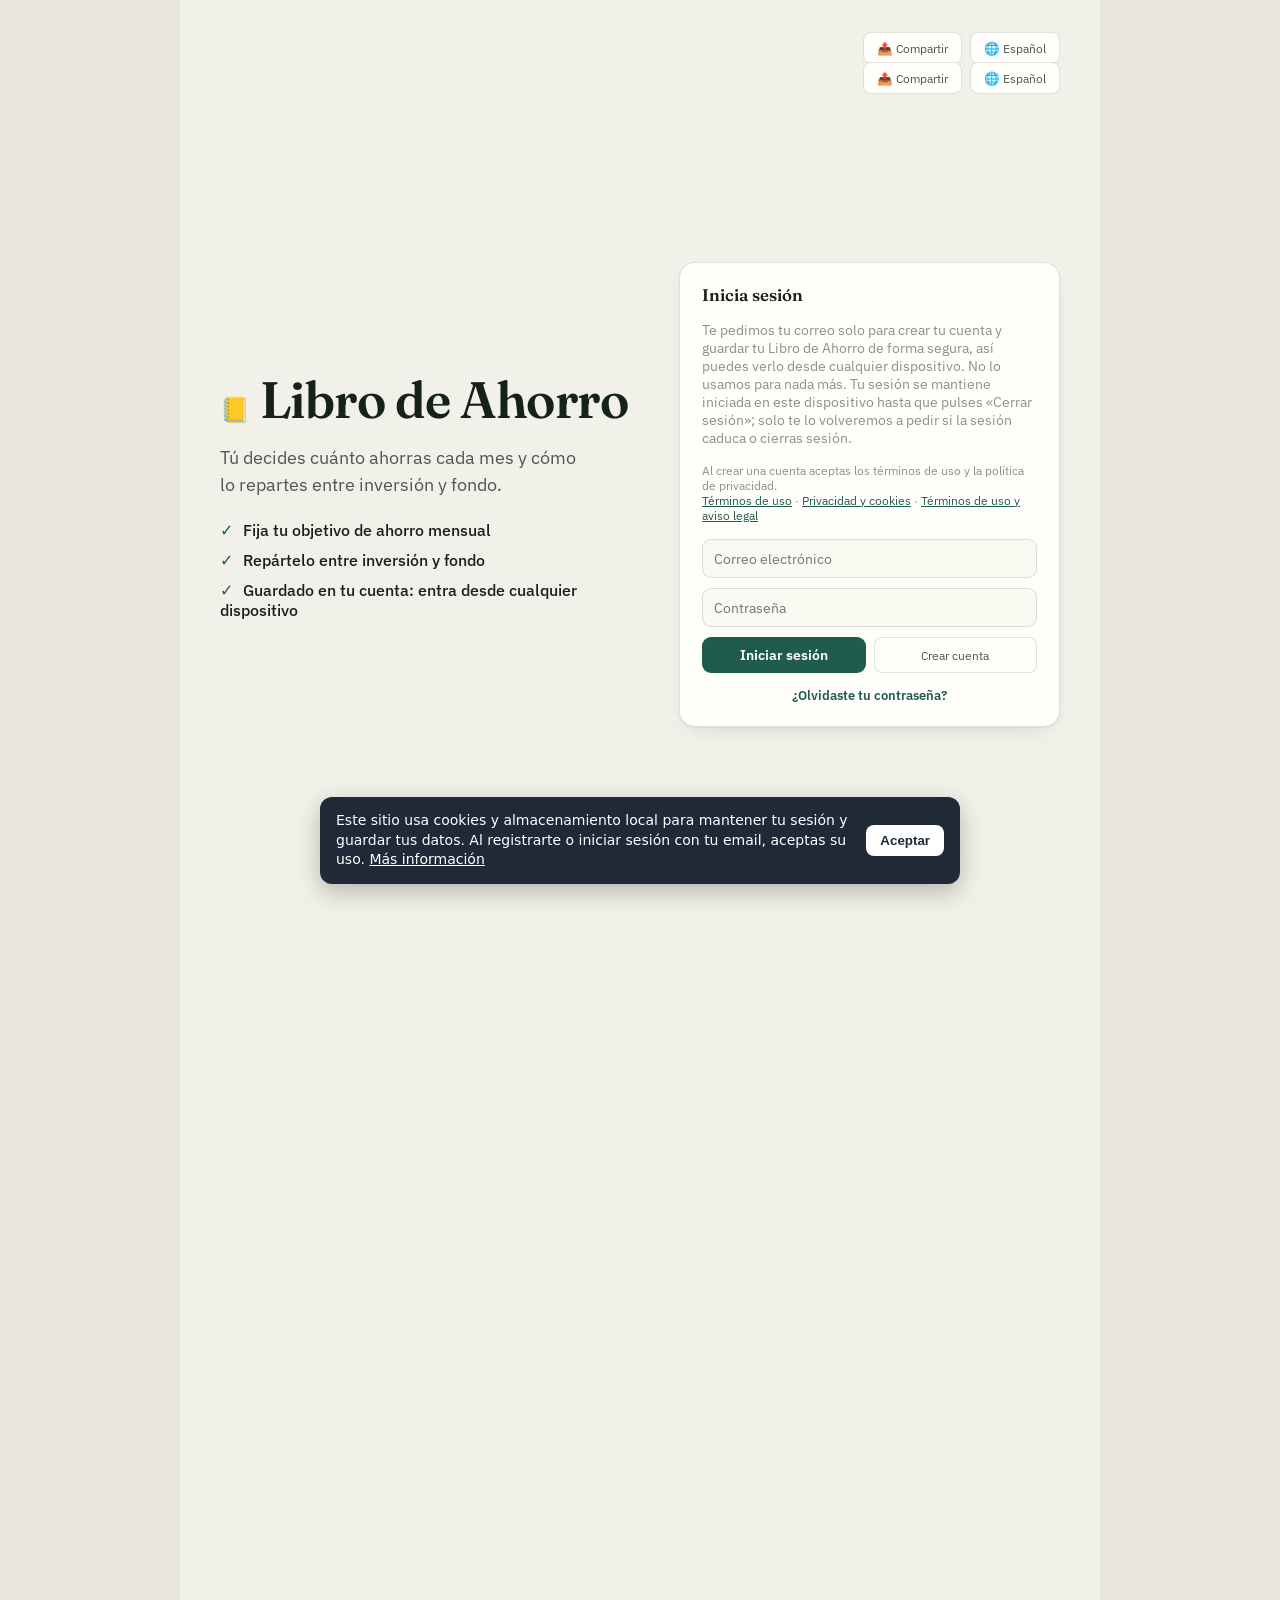
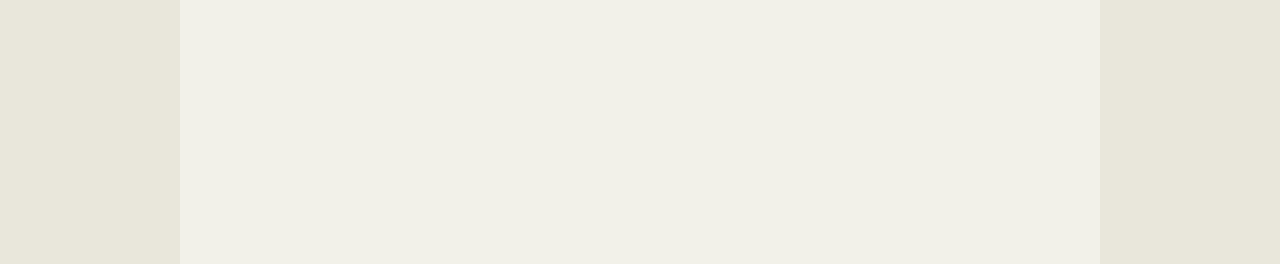
==== index.html @ d1d4d24e "Punto 2: simulador, meses de emergencia y aportación automática (HTML)" ====
<!doctype html>
<html lang="es">
<head>
<meta charset="utf-8">
<meta name="viewport" content="width=device-width, initial-scale=1">
<meta http-equiv="Content-Security-Policy" content="default-src 'self'; script-src 'self'; style-src 'self' 'unsafe-inline'; img-src 'self' data:; font-src 'self' data:; connect-src 'self' https://nhhskvauwdudhojjvodi.supabase.co wss://nhhskvauwdudhojjvodi.supabase.co; manifest-src 'self'; worker-src 'self'; object-src 'none'; base-uri 'self'; form-action 'self'">
<meta name="referrer" content="strict-origin-when-cross-origin">
<style>:root{color-scheme:light}body{margin:0;padding:0}img{max-width:100%}[hidden]{display:none !important}</style>
<title>Libro de Ahorro</title>
<meta name="description" content="Seguimiento de ahorro mensual: reparto entre inversión y fondo de emergencia.">
<meta name="theme-color" content="#1f5c4d">
<link rel="manifest" href="manifest.webmanifest">
<link rel="icon" type="image/svg+xml" href="icon.svg">
<link rel="icon" type="image/png" sizes="192x192" href="icon-192.png">
<link rel="apple-touch-icon" href="apple-touch-icon.png">
<meta name="apple-mobile-web-app-capable" content="yes">
<meta name="mobile-web-app-capable" content="yes">
<meta name="apple-mobile-web-app-title" content="Ahorro">
</head>
<body>
<link href="fonts.css" rel="stylesheet">
<style>
  :root {
    color-scheme: light;
    --bg: #f2f1e9;
    --page-edge: #e9e7db;
    --surface: #fffefa;
    --surface-2: #faf9f2;
    --ink: #16211c;
    --ink-soft: #4b5750;
    --ink-mute: #8b9189;
    --line: rgba(22,33,28,0.13);
    --line-soft: rgba(22,33,28,0.07);
    --accent: #1f5c4d;
    --accent-ink: #ffffff;
    --accent-soft: #dfeae5;
    --emerg: #a5661f;
    --emerg-soft: #f3e4d2;
    --good: #0ca30c;
    --warn: #c9560c;
    --crit: #b3261e;
    --shadow: 0 1px 2px rgba(22,33,28,0.06), 0 8px 24px -12px rgba(22,33,28,0.18);
    --cat-1: #2a78d6;
    --cat-2: #eb6834;
    --cat-3: #1baf7a;
    --cat-4: #eda100;
    --cat-5: #e87ba4;
    --cat-6: #008300;
    --cat-7: #4a3aa7;
    --cat-8: #e34948;
  }
  @media (prefers-color-scheme: dark) {
    :root:not([data-theme="light"]) {
      color-scheme: dark;
      --bg: #121815;
      --page-edge: #0c100e;
      --surface: #1a211d;
      --surface-2: #202722;
      --ink: #f3f2ec;
      --ink-soft: #c3cac2;
      --ink-mute: #8b9189;
      --line: rgba(243,242,236,0.13);
      --line-soft: rgba(243,242,236,0.07);
      --accent: #4fb89b;
      --accent-ink: #08211a;
      --accent-soft: #1e3a32;
      --emerg: #e0a24c;
      --emerg-soft: #3a2d18;
      --good: #4fd44f;
      --warn: #f0985a;
      --crit: #ef6b64;
      --shadow: 0 1px 2px rgba(0,0,0,0.3), 0 8px 24px -12px rgba(0,0,0,0.45);
      --cat-1: #3987e5;
      --cat-2: #d95926;
      --cat-3: #199e70;
      --cat-4: #c98500;
      --cat-5: #d55181;
      --cat-6: #3fbf3f;
      --cat-7: #9085e9;
      --cat-8: #e66767;
    }
  }
  :root[data-theme="dark"] {
    color-scheme: dark;
    --bg: #121815;
    --page-edge: #0c100e;
    --surface: #1a211d;
    --surface-2: #202722;
    --ink: #f3f2ec;
    --ink-soft: #c3cac2;
    --ink-mute: #8b9189;
    --line: rgba(243,242,236,0.13);
    --line-soft: rgba(243,242,236,0.07);
    --accent: #4fb89b;
    --accent-ink: #08211a;
    --accent-soft: #1e3a32;
    --emerg: #e0a24c;
    --emerg-soft: #3a2d18;
    --good: #4fd44f;
    --warn: #f0985a;
    --crit: #ef6b64;
    --shadow: 0 1px 2px rgba(0,0,0,0.3), 0 8px 24px -12px rgba(0,0,0,0.45);
    --cat-1: #3987e5;
    --cat-2: #d95926;
    --cat-3: #199e70;
    --cat-4: #c98500;
    --cat-5: #d55181;
    --cat-6: #3fbf3f;
    --cat-7: #9085e9;
    --cat-8: #e66767;
  }

  * { box-sizing: border-box; }
/* Ventas, retiros y total acumulado */
.out-toggle { align-self: flex-start; font-size: 0.78rem; }
.out-row button[type="submit"] { background: var(--crit) !important; color: #fff !important; }
.entry-row.venta .name { color: var(--crit); }
.cum-summary { display: flex; flex-wrap: wrap; gap: 18px; font-size: 0.85rem; color: var(--ink-soft); }
.cum-summary .dot { display: inline-block; width: 9px; height: 9px; border-radius: 50%; margin-right: 6px; }
.cum-summary b { color: var(--ink); margin-left: 4px; }
.cum-note { font-size: 0.75rem; color: var(--ink-mute); margin: 0; }
.cat-chips { display: flex; flex-wrap: wrap; gap: 6px; align-items: center; font-size: 0.75rem; color: var(--ink-mute); }
.cat-chip { display: inline-flex; align-items: center; gap: 2px; background: var(--emerg-soft); color: var(--ink); border-radius: 999px; padding: 3px 4px 3px 10px; }
.cat-chip button { background: none; border: 0; color: var(--ink-mute); cursor: pointer; font-size: 0.72rem; padding: 0 5px; line-height: 1; }
.cat-chip button:hover { color: var(--crit); }
.modal-back { position: fixed; inset: 0; background: rgba(0,0,0,0.4); display: flex; align-items: center; justify-content: center; z-index: 10000; padding: 16px; }
.modal-box { background: var(--surface); color: var(--ink); border-radius: 14px; padding: 20px; max-width: 360px; width: 100%; box-shadow: var(--shadow); }
.modal-title { font-weight: 600; margin: 0 0 6px; font-size: 1rem; }
.modal-sub { margin: 0 0 16px; font-size: 0.82rem; color: var(--ink-mute); }
.modal-actions { display: flex; justify-content: flex-end; gap: 8px; }
.modal-danger { background: var(--crit); color: #fff; border: 0; border-radius: 9px; padding: 8px 14px; font-family: inherit; font-weight: 600; cursor: pointer; }
.fscope-toggle { display: flex; gap: 6px; font-size: 0.75rem; }
.fscope-toggle button { font-family: inherit; font-size: 0.75rem; padding: 4px 10px; border-radius: 999px; border: 1px solid var(--line); background: transparent; color: var(--ink-soft); cursor: pointer; }
.fscope-toggle button.active { background: var(--accent-soft); color: var(--accent); border-color: transparent; font-weight: 600; }
/* Portada de inicio de sesión */
.auth-cover { min-height: calc(100vh - 120px); display: grid; grid-template-columns: 1.1fr 1fr; gap: 40px; align-items: center; }
.auth-hero .brand h1 { font-size: clamp(2.2rem, 5vw, 3.2rem); }
.auth-hero .mark { font-size: 2.4rem; }
.auth-lead { font-size: 1.1rem; color: var(--ink-soft); margin: 14px 0 22px; max-width: 34ch; line-height: 1.5; }
.auth-points { list-style: none; padding: 0; margin: 0; display: grid; gap: 10px; font-weight: 500; }
.auth-points li::before { content: "✓"; color: var(--accent); font-weight: 700; margin-right: 10px; }
.auth-card { max-width: 400px; width: 100%; justify-self: end; }
.link-btn { background: none; border: 0; padding: 4px 0 0; color: var(--accent); font-family: inherit; font-size: 0.82rem; font-weight: 600; cursor: pointer; align-self: center; }
.link-btn:hover { text-decoration: underline; }
.danger-link { color: var(--crit); font-size: 0.75rem; font-weight: 500; padding: 0; }
body.auth-out header.top { display: none; }
@media (max-width: 720px) { .auth-cover { grid-template-columns: 1fr; min-height: auto; gap: 24px; } .auth-card { justify-self: stretch; max-width: none; } }
  html, body { margin: 0; padding: 0; }
  body {
    background: var(--page-edge);
    color: var(--ink);
    font-family: "IBM Plex Sans", system-ui, -apple-system, sans-serif;
    -webkit-font-smoothing: antialiased;
  }
  .sheet {
    max-width: 920px;
    margin: 0 auto;
    background: var(--bg);
    min-height: 100vh;
    padding: 28px 20px 64px;
  }
  @media (min-width: 640px) {
    .sheet { padding: 44px 40px 80px; }
  }

  h1, h2, h3 { font-family: "Fraunces", Georgia, serif; margin: 0; font-weight: 600; text-wrap: balance; }
  .num { font-family: "IBM Plex Mono", "Courier New", monospace; font-variant-numeric: tabular-nums; }

  /* ---- header ---- */
  header.top {
    display: flex;
    align-items: baseline;
    justify-content: space-between;
    gap: 16px;
    padding-bottom: 22px;
    border-bottom: 1px solid var(--line);
    margin-bottom: 28px;
    flex-wrap: wrap;
  }
  .brand { display: flex; align-items: baseline; gap: 10px; }
  .brand h1 { font-size: 1.5rem; letter-spacing: -0.01em; }
  .brand .mark { font-size: 1.5rem; }
  .top-sub { color: var(--ink-mute); font-size: 0.85rem; margin: 4px 0 0; }
  .theme-note { font-size: 0.75rem; color: var(--ink-mute); text-align: right; max-width: 240px; line-height: 1.4; }
  .sync-dot { display:inline-block; width:7px; height:7px; border-radius:50%; margin-right:5px; background: var(--ink-mute); }
  .sync-dot.on { background: var(--good); }

  /* ---- month switcher ---- */
  .month-bar {
    display: flex; align-items: center; justify-content: center; gap: 14px;
    margin-bottom: 26px;
  }
  .month-btn {
    width: 34px; height: 34px; border-radius: 50%;
    border: 1px solid var(--line); background: var(--surface);
    color: var(--ink); font-size: 1rem; cursor: pointer;
    display: flex; align-items: center; justify-content: center;
    transition: background .15s;
  }
  .month-btn:hover { background: var(--surface-2); }
  .month-label { font-family: "Fraunces", serif; font-size: 1.15rem; font-weight: 600; min-width: 190px; text-align: center; text-transform: capitalize; }
  .month-today {
    font-size: 0.7rem; color: var(--accent); border: 1px solid var(--accent-soft);
    background: var(--accent-soft); padding: 3px 9px; border-radius: 20px; cursor: pointer;
  }

  /* ---- hero split ---- */
  .hero {
    background: var(--surface);
    border: 1px solid var(--line);
    border-radius: 18px;
    padding: 26px 24px;
    box-shadow: var(--shadow);
    margin-bottom: 22px;
  }
  .hero-top { display: flex; justify-content: space-between; align-items: flex-start; gap: 16px; flex-wrap: wrap; margin-bottom: 18px; }
  .hero-title { font-size: 0.75rem; text-transform: uppercase; letter-spacing: 0.08em; color: var(--ink-mute); margin-bottom: 6px; }
  .total-edit { display: flex; align-items: baseline; gap: 8px; }
  .total-edit input {
    font-family: "Fraunces", serif; font-size: 2rem; font-weight: 600;
    width: 130px; border: none; background: transparent; color: var(--ink);
    border-bottom: 2px dashed var(--line); padding: 0 2px 2px;
  }
  .total-edit input:focus { outline: none; border-bottom-color: var(--accent); }
  .total-edit .eur { font-family: "Fraunces", serif; font-size: 2rem; font-weight: 600; }
  .total-sub { color: var(--ink-mute); font-size: 0.82rem; }

  .split-visual { display: flex; height: 30px; border-radius: 8px; overflow: hidden; gap: 2px; margin-bottom: 14px; background: var(--surface-2); }
  .split-seg { display: flex; align-items: center; justify-content: center; font-size: 0.72rem; font-weight: 600; color: white; transition: flex-basis .18s ease; white-space: nowrap; overflow: hidden; }
  .split-seg.invest { background: var(--accent); }
  .split-seg.emerg { background: var(--emerg); }

  .split-slider-row { display: flex; align-items: center; gap: 14px; margin-bottom: 6px; }
  .split-slider-row input[type=range] {
    flex: 1; accent-color: var(--accent); height: 4px; cursor: pointer;
  }
  .split-legend { display: flex; justify-content: space-between; font-size: 0.85rem; }
  .split-legend .lg { display: flex; align-items: center; gap: 7px; }
  .dot { width: 9px; height: 9px; border-radius: 50%; flex-shrink: 0; }
  .dot.invest { background: var(--accent); }
  .dot.emerg { background: var(--emerg); }
  .split-legend b { font-family: "IBM Plex Mono", monospace; }

  /* ---- cards ---- */
  .grid2 { display: grid; grid-template-columns: 1fr; gap: 20px; margin-bottom: 22px; }
  @media (min-width: 760px) { .grid2 { grid-template-columns: 1fr 1fr; } }

  .card {
    background: var(--surface); border: 1px solid var(--line); border-radius: 16px;
    padding: 22px; box-shadow: var(--shadow); display: flex; flex-direction: column; gap: 16px;
  }
  .card-head { display: flex; align-items: center; justify-content: space-between; gap: 10px; }
  .card-head h2 { font-size: 1.05rem; display: flex; align-items: center; gap: 8px; }
  .card-head .swatch { width: 11px; height: 11px; border-radius: 3px; }
  .card-target { font-size: 0.78rem; color: var(--ink-mute); }

  .progress-wrap { display: flex; flex-direction: column; gap: 6px; }
  .progress-track { height: 10px; background: var(--surface-2); border-radius: 20px; overflow: hidden; border: 1px solid var(--line-soft); }
  .progress-fill { height: 100%; border-radius: 20px; transition: width .25s ease; }
  .progress-fill.invest { background: var(--accent); }
  .progress-fill.emerg { background: var(--emerg); }
  .progress-fill.over { background: var(--warn); }
  .progress-nums { display: flex; justify-content: space-between; font-size: 0.82rem; color: var(--ink-soft); }
  .progress-nums b { color: var(--ink); }

  .fund-total { display: flex; align-items: baseline; gap: 8px; padding: 10px 0 2px; border-top: 1px dashed var(--line); margin-top: 2px; }
  .fund-total .n { font-family: "Fraunces", serif; font-size: 1.6rem; font-weight: 600; }
  .fund-total .l { font-size: 0.78rem; color: var(--ink-mute); }

  form.add-row { display: flex; flex-wrap: wrap; gap: 8px; }
  form.add-row select, form.add-row input[type=number], form.add-row input[type=text], form.add-row input[type=month] {
    font-family: inherit; font-size: 0.85rem; padding: 8px 10px;
    border: 1px solid var(--line); border-radius: 9px; background: var(--surface-2); color: var(--ink);
  }
  form.add-row select { flex: 1 1 110px; min-width: 100px; }
  form.add-row input[type=number] { width: 90px; }
  form.add-row input[type=text] { flex: 1 1 100px; }
  form.add-row button {
    font-family: inherit; font-size: 0.85rem; font-weight: 600; padding: 8px 14px;
    border: none; border-radius: 9px; background: var(--accent); color: var(--accent-ink); cursor: pointer;
  }
  form.add-row.emerg button { background: var(--emerg); }
  form.add-row button:hover { filter: brightness(1.06); }
  .new-cat-row { display: none; gap: 8px; }
  .new-cat-row.show { display: flex; }

  .entries-list { display: flex; flex-direction: column; gap: 0; border-top: 1px solid var(--line-soft); }
  .entry-row { display: flex; align-items: center; gap: 10px; padding: 9px 0; border-bottom: 1px solid var(--line-soft); font-size: 0.85rem; }
  .entry-row .dot { flex-shrink: 0; }
  .entry-cat { flex: 1; min-width: 0; }
  .entry-cat .name { font-weight: 500; }
  .entry-cat .note { color: var(--ink-mute); font-size: 0.78rem; }
  .entry-amt { font-family: "IBM Plex Mono", monospace; font-weight: 600; }
  .entry-del { background: none; border: none; color: var(--ink-mute); cursor: pointer; font-size: 0.95rem; padding: 2px 4px; line-height: 1; }
  .entry-del:hover { color: var(--crit); }
  .empty-note { color: var(--ink-mute); font-size: 0.83rem; font-style: italic; padding: 4px 0; }
  .limit-msg { font-size: 0.8rem; color: var(--crit); background: var(--emerg-soft); border: 1px solid var(--emerg-soft); border-radius: 9px; padding: 8px 11px; line-height: 1.4; }

  /* category breakdown bar */
  .breakdown-toggle { display: flex; gap: 6px; font-size: 0.75rem; }
  .breakdown-toggle button {
    border: 1px solid var(--line); background: var(--surface-2); color: var(--ink-soft);
    border-radius: 20px; padding: 4px 11px; cursor: pointer; font-family: inherit;
  }
  .breakdown-toggle button.active { background: var(--accent-soft); color: var(--accent); border-color: var(--accent-soft); font-weight: 600; }
  .stack-bar { display: flex; height: 22px; border-radius: 6px; overflow: hidden; gap: 2px; }
  .stack-seg { min-width: 3px; cursor: default; }
  .cat-legend { display: flex; flex-direction: column; gap: 7px; }
  .cat-legend-row { display: flex; align-items: center; gap: 8px; font-size: 0.82rem; }
  .cat-legend-row .name { flex: 1; }
  .cat-legend-row .pct { color: var(--ink-mute); width: 38px; text-align: right; }
  .cat-legend-row .amt { font-family: "IBM Plex Mono", monospace; width: 62px; text-align: right; }

  /* history */
  .card.wide { grid-column: 1 / -1; }
  table.history { width: 100%; border-collapse: collapse; font-size: 0.85rem; }
  table.history th, table.history td { text-align: right; padding: 8px 6px; border-bottom: 1px solid var(--line-soft); }
  table.history th:first-child, table.history td:first-child { text-align: left; }
  table.history th { color: var(--ink-mute); font-weight: 600; font-size: 0.72rem; text-transform: uppercase; letter-spacing: 0.04em; }
  table.history td.num, table.history th.num { font-family: "IBM Plex Mono", monospace; }
  table.history tr:last-child td { border-bottom: none; }
  .tag { display: inline-block; font-size: 0.68rem; padding: 1px 7px; border-radius: 20px; font-weight: 600; }
  .tag.ok { background: var(--accent-soft); color: var(--accent); }
  .tag.under { background: var(--emerg-soft); color: var(--emerg); }
  .table-wrap { overflow-x: auto; }

  .chart-wrap { position: relative; }
  svg.trend text { fill: var(--ink-mute); font-family: "IBM Plex Mono", monospace; font-size: 9px; }
  svg.trend .gridline { stroke: var(--line-soft); stroke-width: 1; }
  svg.trend .target-line { stroke: var(--ink-mute); stroke-width: 1.5; stroke-dasharray: 3 3; }
  .tip {
    position: fixed; pointer-events: none; background: var(--ink); color: var(--bg);
    font-size: 0.75rem; padding: 6px 10px; border-radius: 8px; z-index: 50;
    opacity: 0; transform: translate(-50%, -110%); transition: opacity .1s;
    font-family: "IBM Plex Sans", sans-serif; white-space: nowrap; box-shadow: var(--shadow);
  }
  .tip.show { opacity: 1; }
  .tip .row { display: flex; gap: 6px; align-items: center; }
  .tip b { font-family: "IBM Plex Mono", monospace; }

  /* footer / backup */
  footer.foot {
    margin-top: 30px; padding-top: 18px; border-top: 1px solid var(--line);
    display: flex; justify-content: space-between; align-items: center; flex-wrap: wrap; gap: 10px;
  }
  .foot-note { font-size: 0.75rem; color: var(--ink-mute); max-width: 480px; line-height: 1.5; }
  .foot-actions { display: flex; gap: 8px; }
  .ghost-btn {
    font-family: inherit; font-size: 0.78rem; padding: 7px 13px; border-radius: 8px;
    border: 1px solid var(--line); background: var(--surface); color: var(--ink-soft); cursor: pointer;
  }
  .ghost-btn:hover { color: var(--ink); background: var(--surface-2); }

  /* ---- tu dinero ---- */
  .money-total { font-family: "Fraunces", serif; font-size: clamp(2.2rem, 7vw, 3rem); font-weight: 600; margin: 2px 0 14px; }
  .money-split { display: grid; grid-template-columns: repeat(auto-fit, minmax(170px, 1fr)); gap: 10px; margin-bottom: 8px; }
  .money-box { background: var(--surface-2); border: 1px solid var(--line-soft); border-radius: 12px; padding: 10px 12px; display: flex; flex-wrap: wrap; align-items: center; gap: 4px 7px; font-size: 0.8rem; color: var(--ink-soft); }
  .money-box .lbl { flex: 1; }
  .money-box b { width: 100%; font-size: 1.15rem; color: var(--ink); }
  .gain { font-size: 0.75rem; font-weight: 600; }
  .gain.up { color: var(--good); } .gain.down { color: var(--crit); }
  .plan-apply { display: flex; flex-wrap: wrap; gap: 8px; margin-top: 12px; padding-top: 12px; border-top: 1px solid var(--line-soft); }
  .plan-apply select { flex: 1 1 100%; font-family: inherit; font-size: 0.85rem; padding: 8px 10px; border: 1px solid var(--line); border-radius: 9px; background: var(--surface-2); color: var(--ink); }
  .plan-btn { flex: 1 1 100%; font-family: inherit; font-size: 0.9rem; font-weight: 600; padding: 11px 14px; border: none; border-radius: 10px; background: var(--accent); color: var(--accent-ink); cursor: pointer; }
  .plan-btn:disabled { opacity: 0.55; cursor: default; }
  .plan-ok { font-size: 0.82rem; color: var(--good); font-weight: 600; }
  .cob-row { display: flex; flex-wrap: wrap; align-items: center; gap: 8px 10px; font-size: 0.85rem; }
  .cob-row label { color: var(--ink-soft); }
  .cob-row .val-input input { width: 80px; }
  .cob-big { font-size: 1.5rem; font-weight: 700; color: var(--ink); }
  .sim-inputs { display: grid; grid-template-columns: repeat(auto-fit, minmax(160px, 1fr)); gap: 10px; }
  .sim-field { display: flex; flex-direction: column; gap: 4px; font-size: 0.8rem; color: var(--ink-soft); }
  .sim-field .val-input { display: flex; }
  .sim-field .val-input input { width: 100%; min-width: 0; flex: 1; }
  .sim-result { display: grid; grid-template-columns: repeat(auto-fit, minmax(150px, 1fr)); gap: 10px; margin: 14px 0 6px; }
  .sim-result > div { background: var(--surface-2); border: 1px solid var(--line-soft); border-radius: 12px; padding: 10px 12px; display: flex; flex-direction: column; gap: 2px; }
  .sim-result .lbl { font-size: 0.78rem; color: var(--ink-mute); }
  .sim-result b { font-size: 1.2rem; color: var(--ink); }
  .sim-result b.gain.up { color: var(--good); }
  .renta-total:empty { display: none; }
  .renta-total { border-bottom: 0; border-top: 1px solid var(--line); margin-top: 4px; padding-top: 10px; }
  .renta-total .gain { font-size: 0.9rem; }
  .metas { margin-top: 14px; padding-top: 12px; border-top: 1px solid var(--line-soft); display: flex; flex-direction: column; gap: 8px; }
  .metas-title { margin: 0; font-size: 0.85rem; font-weight: 600; color: var(--ink); }
  .meta-row { display: flex; flex-direction: column; gap: 5px; padding: 6px 0; }
  .meta-top { display: flex; align-items: center; gap: 8px; font-size: 0.85rem; }
  .meta-top .name { flex: 1; font-weight: 500; }
  .meta-info { font-size: 0.78rem; color: var(--ink-mute); }
  .progress-fill.done { background: var(--good); }
  .meta-form input[type="month"] { flex: 1 1 140px; min-width: 0; }
  form.add-row.meta-form button { background: var(--emerg); }
  .money-sec { border-top: 1px dashed var(--line); padding-top: 14px; margin-top: 14px; display: flex; flex-direction: column; gap: 10px; }
  .money-sec h3 { font-size: 0.98rem; }
  .money-sec h3 .sub { font-family: "IBM Plex Sans", sans-serif; font-size: 0.75rem; color: var(--ink-mute); font-weight: 400; }
  .money-hint { font-size: 0.75rem; color: var(--ink-mute); margin: 0; }
  .val-row { display: flex; align-items: center; gap: 10px; flex-wrap: wrap; font-size: 0.85rem; padding: 6px 0; border-bottom: 1px solid var(--line-soft); }
  .val-row .name { flex: 1; min-width: 120px; font-weight: 500; }
  .val-row .aport { color: var(--ink-mute); font-size: 0.78rem; }
  .val-input { display: inline-flex; align-items: center; gap: 4px; font-family: "IBM Plex Mono", monospace; }
  .val-input input { width: 110px; font-family: inherit; font-size: 0.9rem; padding: 6px 8px; border: 1px solid var(--line); border-radius: 8px; background: var(--surface-2); color: var(--ink); }
  .origen-row { display: flex; align-items: center; gap: 10px; font-size: 0.84rem; flex-wrap: wrap; }
  .origen-row .name { flex: 1; min-width: 110px; font-weight: 500; }
  .origen-row .nums { font-family: "IBM Plex Mono", monospace; font-size: 0.8rem; color: var(--ink-soft); }
  .origen-row .left { font-family: "IBM Plex Mono", monospace; font-weight: 600; }
  .origen-bar { width: 100%; height: 6px; background: var(--surface-2); border-radius: 6px; overflow: hidden; }
  .origen-bar div { height: 100%; background: var(--accent); }
  .origen-total { display: flex; justify-content: space-between; font-size: 0.85rem; font-weight: 600; padding-top: 6px; border-top: 1px solid var(--line-soft); }
  form.add-row select.origen-sel { flex: 1 1 100%; }

  /* ---- objetivo simple ---- */
  .goal-simple { display: flex; flex-direction: column; gap: 10px; }
  .goal-row { display: flex; justify-content: space-between; align-items: flex-end; gap: 12px; flex-wrap: wrap; }
  .goal-status { font-size: 0.85rem; color: var(--ink-soft); text-align: right; }
  .goal-status b { font-family: "IBM Plex Mono", monospace; color: var(--ink); }
  .goal-simple .progress-fill.done { background: var(--good); }

  /* ---- simple ---- */
  .money-sec.first { border-top: 0; padding-top: 0; margin-top: 0; }
  details.more { border-top: 1px dashed var(--line); padding-top: 10px; }
  details.more summary { cursor: pointer; font-size: 0.82rem; color: var(--ink-soft); font-weight: 600; list-style: none; }
  details.more summary::-webkit-details-marker { display: none; }
  details.more summary::before { content: "▸ "; }
  details.more[open] summary::before { content: "▾ "; }
  .more-body { display: flex; flex-direction: column; gap: 10px; margin-top: 12px; }

  /* ---- plegables ---- */
  .grid2 { align-items: start; }
  .fold-head { cursor: pointer; user-select: none; border-radius: 10px; }
  .fold-head:focus-visible { outline: 2px solid var(--accent); outline-offset: 4px; }
  .fold-arrow { display: inline-flex; align-items: center; justify-content: center; width: 24px; height: 24px; border-radius: 50%; background: var(--surface-2); border: 1px solid var(--line); font-size: 0.8rem; color: var(--ink-soft); transition: transform .18s ease; flex-shrink: 0; }
  .fold:not(.collapsed) .fold-arrow, .charts-toggle[aria-expanded="true"] .fold-arrow { transform: rotate(90deg); }
  .card.fold.collapsed > :not(.card-head) { display: none !important; }
  .card.fold .card-target { font-family: "IBM Plex Mono", monospace; font-size: 0.95rem; font-weight: 600; color: var(--ink); }
  .charts-toggle { flex-direction: row; align-items: center; gap: 14px; cursor: pointer; text-align: left; font-family: inherit; color: var(--ink); width: 100%; }
  .charts-toggle:hover { background: var(--surface-2); }
  .ct-icon { font-size: 1.6rem; }
  .ct-text { flex: 1; display: flex; flex-direction: column; gap: 2px; }
  .ct-text b { font-family: "Fraunces", serif; font-size: 1.05rem; }
  .ct-text span { font-size: 0.8rem; color: var(--ink-mute); }

  @media (prefers-reduced-motion: reduce) {
    * { transition: none !important; }
  }
</style>

<div class="sheet">

  <header class="top">
    <div>
      <div class="brand"><span class="mark">📒</span><h1>Libro de Ahorro</h1></div>
      <p class="top-sub" id="topSub">Tú decides cuánto ahorras cada mes y cómo lo repartes.</p>
    </div>
    <div style="text-align:right">
      <div class="theme-note"><span class="sync-dot" id="syncDot"></span><span id="syncLabel">cargando…</span></div>
      <div id="accountBar" style="margin-top:6px;font-size:0.75rem;color:var(--ink-mute);display:flex;gap:8px;align-items:center;justify-content:flex-end" hidden>
        <span id="accountEmail"></span>
        <button type="button" id="signOutBtn" class="ghost-btn" style="padding:2px 8px;font-size:0.7rem">Cerrar sesión</button>
      </div>
    </div>
  </header>

  <div id="authGate" class="auth-cover" hidden>
    <div class="auth-hero">
      <div class="brand"><span class="mark">📒</span><h1>Libro de Ahorro</h1></div>
      <p class="auth-lead">Tú decides cuánto ahorras cada mes y cómo lo repartes entre inversión y fondo.</p>
      <ul class="auth-points">
        <li>Fija tu objetivo de ahorro mensual</li>
        <li>Repártelo entre inversión y fondo</li>
        <li>Guardado en tu cuenta: entra desde cualquier dispositivo</li>
      </ul>
    </div>
    <div class="card auth-card">
    <div class="card-head">
      <h2 id="authHeading">Inicia sesión</h2>
    </div>
    <p style="color:var(--ink-mute);font-size:0.85rem;margin:0">Te pedimos tu correo solo para crear tu cuenta y guardar tu Libro de Ahorro de forma segura, así puedes verlo desde cualquier dispositivo. No lo usamos para nada más. Tu sesión se mantiene iniciada en este dispositivo hasta que pulses «Cerrar sesión»; solo te lo volveremos a pedir si la sesión caduca o cierras sesión.</p>
    <p style="font-size:0.75rem;margin:0;color:var(--ink-mute)">Al crear una cuenta aceptas los términos de uso y la política de privacidad.<br><a href="terminos.html" style="color:var(--accent)">Términos de uso</a> · <a href="privacidad.html" style="color:var(--accent)">Privacidad y cookies</a> · <a href="terminos.html" style="color:var(--accent)">Términos de uso y aviso legal</a></p>
    <form id="authForm" style="display:flex;flex-direction:column;gap:10px">
      <input type="email" id="authEmail" placeholder="Correo electrónico" autocomplete="email" required style="font-family:inherit;font-size:0.9rem;padding:9px 11px;border:1px solid var(--line);border-radius:9px;background:var(--surface-2);color:var(--ink)">
      <input type="password" id="authPassword" placeholder="Contraseña" autocomplete="current-password" required minlength="6" style="font-family:inherit;font-size:0.9rem;padding:9px 11px;border:1px solid var(--line);border-radius:9px;background:var(--surface-2);color:var(--ink)">
      <div style="display:flex;gap:8px">
        <button type="submit" id="authLoginBtn" style="flex:1;font-family:inherit;font-size:0.85rem;font-weight:600;padding:9px 14px;border:none;border-radius:9px;background:var(--accent);color:var(--accent-ink);cursor:pointer">Iniciar sesión</button>
        <button type="button" id="authSignupBtn" class="ghost-btn" style="flex:1">Crear cuenta</button>
      </div>
      <button type="button" id="forgotBtn" class="link-btn">¿Olvidaste tu contraseña?</button>
    </form>
    <form id="newPassForm" hidden style="display:flex;flex-direction:column;gap:10px">
      <input type="password" id="newPassword" placeholder="Nueva contraseña (mínimo 6 caracteres)" autocomplete="new-password" required minlength="6" style="font-family:inherit;font-size:0.9rem;padding:9px 11px;border:1px solid var(--line);border-radius:9px;background:var(--surface-2);color:var(--ink)">
      <button type="submit" id="newPassSubmit" style="font-family:inherit;font-size:0.85rem;font-weight:600;padding:9px 14px;border:none;border-radius:9px;background:var(--accent);color:var(--accent-ink);cursor:pointer">Guardar nueva contraseña</button>
    </form>
    <div id="authMsg" class="limit-msg" hidden></div>
    </div>
  </div>

  <div id="appRoot" hidden>

  <div class="month-bar">
    <button class="month-btn" id="prevMonth" aria-label="Mes anterior">‹</button>
    <div class="month-label" id="monthLabel"></div>
    <button class="month-btn" id="nextMonth" aria-label="Mes siguiente">›</button>
    <button class="month-today" id="gotoToday">hoy</button>
  </div>

  <!-- 1. CUÁNTO TIENES -->
  <section class="hero money" id="moneyCard">
    <div class="hero-title">Tienes en total</div>
    <div class="money-total"><span id="moneyTotal">0 €</span></div>
    <div class="money-split">
      <div class="money-box"><span class="dot" style="background:var(--ink-soft)"></span><span class="lbl">En la cuenta</span><b class="num" id="moneyCuenta">0 €</b></div>
      <div class="money-box"><span class="dot invest"></span><span class="lbl">Invertido (vale hoy)</span><b class="num" id="moneyInv">0 €</b><span class="gain" id="moneyInvGain"></span></div>
      <div class="money-box"><span class="dot emerg"></span><span class="lbl">Fondo</span><b class="num" id="moneyFondo">0 €</b></div>
    </div>
  </section>

  <!-- 2. OBJETIVO DEL MES -->
  <section class="hero goal-simple" id="goalSimple">
    <div class="goal-row">
      <div>
        <div class="hero-title">Objetivo de ahorro mensual</div>
        <div class="total-edit"><span class="eur">€</span><input type="number" id="goalInput" min="0" step="10" placeholder="0"></div>
      </div>
      <div class="goal-status" id="goalStatus"></div>
    </div>
    <div class="progress-track"><div class="progress-fill invest" id="goalFill" style="width:0%"></div></div>
    <div class="progress-nums"><span id="goalText">Escribe cuánto quieres ahorrar cada mes</span><b class="num" id="goalPct"></b></div>
  </section>

  <section class="hero" id="goalSection" hidden>
    <div class="hero-top">
      <div>
        <div class="hero-title">Objetivo de ahorro mensual</div>
        <div class="total-edit">
          <span class="eur">€</span><input type="number" id="totalInput" min="0" step="10" value="0">
        </div>
        <div class="total-sub">Escribe cuánto quieres ahorrar este mes y ajusta el reparto abajo</div>
      </div>
    </div>

    <div class="split-visual" id="splitVisual"></div>

    <div class="split-slider-row">
      <span style="font-size:0.78rem;color:var(--ink-mute)">0</span>
      <input type="range" id="splitSlider" min="0" max="0" step="5" value="0">
      <span style="font-size:0.78rem;color:var(--ink-mute)" id="sliderMax">0</span>
    </div>

    <div class="split-legend">
      <span class="lg"><span class="dot invest"></span>Inversión <b class="num" id="investAmtLabel">0 €</b></span>
      <span class="lg"><span class="dot emerg"></span>Fondo <b class="num" id="emergAmtLabel">0 €</b></span>
    </div>
  </section>

  <div class="grid2">

    <!-- APORTACIÓN AUTOMÁTICA -->
    <div class="card wide fold collapsed" id="planCard">
      <div class="card-head fold-head" role="button" tabindex="0" aria-expanded="false">
        <h2><span class="fold-arrow" aria-hidden="true">▸</span>Aportación automática</h2>
        <span class="card-target num" id="planTotalLabel"></span>
      </div>
      <p class="money-hint" style="margin-top:0">Define una vez lo que apartas cada mes y regístralo todo con un solo botón.</p>
      <div class="entries-list" id="planItems"></div>
      <form class="add-row" id="planForm">
        <select id="planTipo" title="¿Inversión o fondo?"><option value="invest">Inversión</option><option value="fondo">Fondo</option></select>
        <select id="planCat" title="Categoría"></select>
        <input type="number" id="planAmt" placeholder="€/mes" min="1" step="1" required>
        <button type="submit">Añadir al plan</button>
      </form>
      <div class="plan-apply">
        <select id="planOrigen" class="origen-sel" title="¿De dónde sale el dinero?"></select>
        <button type="button" class="plan-btn" id="planApplyBtn">Registrar el plan de este mes</button>
        <div id="planMsg" class="limit-msg" hidden></div>
      </div>
    </div>

    <!-- 4. INGRESOS -->
    <div class="card wide fold collapsed" id="incomeCard">
      <div class="card-head fold-head" role="button" tabindex="0" aria-expanded="false">
        <h2><span class="fold-arrow" aria-hidden="true">▸</span>Mis ingresos</h2>
        <span class="card-target num" id="incomeLabel"></span>
      </div>
      <div class="money-sec first">
        <h3>Ingresos fijos <span class="sub">(cada mes)</span></h3>
        <div class="entries-list" id="fijasList"></div>
        <form class="add-row" id="fijaForm">
          <input type="text" id="fijaNombre" placeholder="Nómina" list="fijaSugerencias">
          <datalist id="fijaSugerencias"><option value="Nómina"><option value="Alquiler cobrado"><option value="Pensión"></datalist>
          <input type="number" id="fijaAmt" placeholder="€/mes" min="0" step="0.01" required>
          <button type="submit">Añadir</button>
        </form>
      </div>
      <div class="money-sec">
        <h3>Cuenta remunerada <span class="sub">(este mes)</span></h3>
        <div class="entries-list" id="interesesList"></div>
        <form class="add-row" id="interesForm">
          <select id="interesOrigen" title="¿De dónde vienen?"></select>
          <input type="number" id="interesAmt" placeholder="€" min="0" step="0.01" required>
          <input type="text" id="interesNote" placeholder="nota (opcional)">
          <button type="submit">Añadir</button>
        </form>
      </div>
      <div class="money-sec">
        <h3>¿De dónde sale el dinero este mes?</h3>
        <div id="origenResumen"></div>
      </div>
    </div>

    <!-- 5. CUENTA E INVERSIONES -->
    <div class="card wide fold collapsed" id="valuesCard">
      <div class="card-head fold-head" role="button" tabindex="0" aria-expanded="false">
        <h2><span class="fold-arrow" aria-hidden="true">▸</span>Cuenta y valor de inversiones</h2>
      </div>
      <div class="money-sec first">
        <h3>Saldo en la cuenta</h3>
        <div class="val-row">
          <span class="name">Dinero en tu cuenta ahora</span>
          <span class="val-input">€ <input type="number" id="saldoInput" min="0" step="0.01" placeholder="0"></span>
        </div>
        <p class="money-hint">Escribe cuánto tienes ahora en el banco.</p>
      </div>
      <div class="money-sec">
        <h3>Valor actual de tus inversiones</h3>
        <div id="invValues"></div>
        <div class="val-row renta-total" id="rentaTotal"></div>
        <p class="money-hint">Escribe cuánto valen hoy. Se guarda para los próximos meses.</p>
      </div>
    </div>

    <!-- 3. INVERSIÓN -->
    <div class="card fold collapsed" id="investCard">
      <div class="card-head fold-head" role="button" tabindex="0" aria-expanded="false">
        <h2><span class="fold-arrow" aria-hidden="true">▸</span><span class="swatch" style="background:var(--accent)"></span>Inversión</h2>
        <span class="card-target num" id="investTargetLabel">0 €</span>
      </div>

      <div class="progress-wrap" hidden>
        <div class="progress-track"><div class="progress-fill invest" id="investProgressFill"></div></div>
        <div class="progress-nums"><b class="num" id="investProgressText">0 € / 0 €</b><span id="investProgressPct">0%</span></div>
      </div>

      <div class="fund-total">
        <span class="n num" id="investAllTotal">0 €</span>
        <span class="l">invertido en total</span>
      </div>

      <form class="add-row" id="investForm">
        <select id="investOrigen" class="origen-sel" title="¿De dónde sale el dinero?"></select>
        <select id="investCat"></select>
        <input type="number" id="investAmt" placeholder="€" min="0" step="1" required>
        <input type="text" id="investNote" placeholder="nota (opcional)">
        <button type="submit">Añadir</button>
      </form>
      <div class="new-cat-row" id="newCatRow">
        <input type="text" id="newCatInput" placeholder="nombre de la categoría">
        <button type="button" class="ghost-btn" id="newCatConfirm">crear</button>
      </div>
      <div id="investLimitMsg" class="limit-msg" hidden></div>

      <div class="entries-list" id="investEntries"></div>

      <details class="more">
        <summary>Más opciones</summary>
        <div class="more-body">
          <button type="button" class="ghost-btn out-toggle" id="sellToggle">− Registrar una venta</button>
          <form class="add-row out-row" id="sellForm" hidden>
            <select id="sellCat"></select>
            <input type="number" id="sellAmt" placeholder="€ vendidos" min="0" step="0.01" required>
            <input type="text" id="sellNote" placeholder="nota (opcional)">
            <button type="submit">Vender</button>
          </form>
          <div id="sellMsg" class="limit-msg" hidden></div>
          <div class="breakdown-toggle">
            <button type="button" class="active" data-scope="month">este mes</button>
            <button type="button" data-scope="all">histórico</button>
          </div>
          <div class="stack-bar" id="catStackBar"></div>
          <div class="cat-legend" id="catLegend"></div>
        </div>
      </details>
    </div>

    <!-- 3. FONDO -->
    <div class="card fold collapsed" id="emergCard">
      <div class="card-head fold-head" role="button" tabindex="0" aria-expanded="false">
        <h2><span class="fold-arrow" aria-hidden="true">▸</span><span class="swatch" style="background:var(--emerg)"></span>Fondo</h2>
        <span class="card-target num" id="emergTargetLabel">0 €</span>
      </div>

      <div class="progress-wrap" hidden>
        <div class="progress-track"><div class="progress-fill emerg" id="emergProgressFill"></div></div>
        <div class="progress-nums"><b class="num" id="emergProgressText">0 € / 0 €</b><span id="emergProgressPct">0%</span></div>
      </div>

      <div class="fund-total">
        <span class="n num" id="emergFundTotal">0 €</span>
        <span class="l">guardado en el fondo</span>
      </div>

      <form class="add-row emerg" id="emergForm">
        <select id="emergOrigen" class="origen-sel" title="¿De dónde sale el dinero?"></select>
        <select id="emergCat" title="¿En qué lo gastarás?"></select>
        <input type="number" id="emergAmt" placeholder="€" min="0" step="1" required style="width:110px">
        <input type="text" id="emergNote" placeholder="nota (opcional)">
        <button type="submit">Añadir</button>
      </form>
      <div class="new-cat-row" id="emergNewCatRow">
        <input type="text" id="emergNewCatInput" placeholder="¿en qué lo gastarás? (p. ej. Vacaciones)">
        <button type="button" class="ghost-btn" id="emergNewCatConfirm">crear</button>
      </div>
      <div id="emergLimitMsg" class="limit-msg" hidden></div>

      <div class="entries-list" id="emergEntries"></div>

      <div class="metas cobertura">
        <h3 class="metas-title">Meses de emergencia cubiertos</h3>
        <div class="cob-row">
          <label for="gastosInput">Tus gastos al mes</label>
          <span class="val-input">€ <input type="number" id="gastosInput" min="0" step="10" placeholder="0"></span>
          <label for="mesesMetaInput">Meta</label>
          <span class="val-input"><input type="number" id="mesesMetaInput" min="1" max="24" step="1" value="6"> meses</span>
        </div>
        <div id="cobertura"></div>
      </div>

      <div class="metas">
        <h3 class="metas-title">Metas de ahorro</h3>
        <div id="metasList"></div>
        <form class="add-row meta-form" id="metaForm">
          <select id="metaCat" title="¿Para qué ahorras?"></select>
          <input type="number" id="metaAmt" placeholder="€ meta" min="1" step="1" required>
          <input type="month" id="metaFecha" title="¿Para cuándo?">
          <button type="submit">Guardar meta</button>
        </form>
        <p class="money-hint">Elige una categoría del fondo, cuánto quieres juntar y para cuándo. Te decimos cuánto apartar cada mes.</p>
      </div>

      <details class="more">
        <summary>Más opciones</summary>
        <div class="more-body">
          <button type="button" class="ghost-btn out-toggle" id="withdrawToggle">− Sacar dinero del fondo</button>
          <form class="add-row out-row" id="withdrawForm" hidden>
            <select id="withdrawCat"></select>
            <input type="number" id="withdrawAmt" placeholder="€" min="0" step="0.01" required>
            <input type="text" id="withdrawNote" placeholder="nota (opcional)">
            <button type="submit">Sacar</button>
          </form>
          <div id="withdrawMsg" class="limit-msg" hidden></div>
          <div class="cat-chips"><span>Categorías del fondo:</span><span id="fondoCatChips" class="cat-chips"></span></div>
          <div class="cat-chips"><span>Registro del fondo por categoría</span></div>
          <div class="fscope-toggle" id="fondoScopeToggle">
            <button type="button" data-fscope="month">este mes</button>
            <button type="button" class="active" data-fscope="all">histórico</button>
          </div>
          <div class="stack-bar" id="fondoStackBar"></div>
          <div class="cat-legend" id="fondoLegend"></div>
        </div>
      </details>
    </div>

    <!-- SIMULADOR -->
    <div class="card wide fold collapsed" id="simCard">
      <div class="card-head fold-head" role="button" tabindex="0" aria-expanded="false">
        <h2><span class="fold-arrow" aria-hidden="true">▸</span>Simulador de interés compuesto</h2>
        <span class="card-target num" id="simHeadLabel"></span>
      </div>
      <div class="sim-inputs">
        <label class="sim-field"><span>Empiezas con</span><span class="val-input">€ <input type="number" id="simInicial" min="0" step="100"></span></label>
        <label class="sim-field"><span>Inviertes al mes</span><span class="val-input">€ <input type="number" id="simAporte" min="0" step="10"></span></label>
        <label class="sim-field"><span>Rentabilidad al año</span><span class="val-input"><input type="number" id="simRent" min="0" max="30" step="0.5"> %</span></label>
        <label class="sim-field"><span>Durante</span><span class="val-input"><input type="number" id="simAnos" min="1" max="60" step="1"> años</span></label>
      </div>
      <div class="sim-result">
        <div><span class="lbl">Tendrás</span><b class="num" id="simFinal">0 €</b></div>
        <div><span class="lbl">Aportado por ti</span><b class="num" id="simAportado">0 €</b></div>
        <div><span class="lbl">Ganado con intereses</span><b class="num gain up" id="simIntereses">0 €</b></div>
      </div>
      <div class="chart-wrap"><svg class="trend" id="simChart" viewBox="0 0 800 220" style="width:100%;height:auto;display:block"></svg></div>
      <p class="money-hint">Es una estimación: supone la misma rentabilidad todos los años, sin comisiones ni impuestos. La rentabilidad real sube y baja.</p>
    </div>

    <!-- GRÁFICOS -->
    <button type="button" class="card wide charts-toggle" id="chartsToggle" aria-expanded="false">
      <span class="ct-icon" aria-hidden="true">📊</span>
      <span class="ct-text"><b>Ver gráficos</b><span>Historial mensual y total ahorrado acumulado</span></span>
      <span class="fold-arrow" aria-hidden="true">▸</span>
    </button>

    <!-- HISTORY -->
    <div class="card wide chart-card" id="chartsStart" hidden>
      <div class="card-head">
        <h2>Historial mensual</h2>
        <span class="card-target" id="historyTargetLabel" hidden></span>
      </div>

      <div class="chart-wrap">
        <svg class="trend" id="trendChart" viewBox="0 0 800 220" style="width:100%;height:auto;display:block"></svg>
      </div>

      <div class="table-wrap">
        <table class="history">
          <thead>
            <tr><th>Mes</th><th class="num">Inversión</th><th class="num">Fondo</th><th class="num">Total</th></tr>
          </thead>
          <tbody id="historyBody"></tbody>
        </table>
      </div>
    </div>

    <!-- TOTAL ACUMULADO -->
    <div class="card wide chart-card" hidden>
      <div class="card-head">
        <h2>Total ahorrado acumulado</h2>
        <span class="card-target num" id="cumTotalLabel">0 €</span>
      </div>
      <div class="cum-summary">
        <div><span class="dot" style="background:var(--accent)"></span>Inversión <b class="num" id="cumInvest">0 €</b></div>
        <div><span class="dot" style="background:var(--emerg)"></span>Fondo <b class="num" id="cumFondo">0 €</b></div>
        <div><span class="dot" style="background:var(--ink)"></span>Total <b class="num" id="cumTotal">0 €</b></div>
      </div>
      <div class="chart-wrap">
        <svg class="trend" id="cumChart" viewBox="0 0 800 220" style="width:100%;height:auto;display:block"></svg>
      </div>
      <p class="cum-note">Suma de todo lo que has aportado mes a mes, restando lo que has vendido o sacado del fondo.</p>
    </div>

  </div>

  <footer class="foot">
    <p class="foot-note">Tus datos se guardan en tu cuenta. Usa «Exportar copia» para descargar una copia de seguridad en cualquier momento (o para pasarlos a otro dispositivo con «Importar copia»).</p>
    <div class="foot-actions">
      <button class="ghost-btn" id="exportCsvBtn">Exportar a Excel</button>
      <button class="ghost-btn" id="exportBtn">Exportar copia</button>
      <button class="ghost-btn" id="importBtn">Importar copia</button>
      <input type="file" id="importFile" accept="application/json" style="display:none">
    </div>
    <p class="foot-note" style="width:100%"><a href="privacidad.html" style="color:var(--accent)">Privacidad y cookies</a> · <button type="button" class="link-btn danger-link" id="deleteAccountBtn">Eliminar mi cuenta y mis datos</button></p>
  </footer>

  </div>

</div>

<div class="tip" id="tip"></div>

<script src="supabase.min.js"></script>
<script src="app.js"></script>
<!-- Confirmación para eliminar -->
<div id="confirmModal" class="modal-back" hidden>
  <div class="modal-box" role="dialog" aria-modal="true" aria-labelledby="confirmText">
    <p id="confirmText" class="modal-title"></p>
    <p class="modal-sub">Tus aportaciones anteriores no se borran.</p>
    <div class="modal-actions">
      <button type="button" class="ghost-btn" id="confirmNo">Cancelar</button>
      <button type="button" class="modal-danger" id="confirmYes">Eliminar</button>
    </div>
  </div>
</div>
<!-- Idioma: Español / Italiano / English -->
<style>
.lang-bar { display: flex; justify-content: flex-end; margin: -12px 0 10px; }
.lang-btn { font-size: 0.78rem; }
</style>
<script src="idioma.js"></script>
<!-- Compartir -->
<style>
.lang-bar { gap: 8px; }
.share-wrap { position: relative; }
.share-menu { position: absolute; right: 0; top: calc(100% + 6px); z-index: 50; background: var(--surface); border: 1px solid var(--line); border-radius: 12px; box-shadow: var(--shadow); padding: 6px; min-width: 220px; display: flex; flex-direction: column; }
.share-menu a, .share-menu button { display: flex; align-items: center; gap: 10px; text-align: left; padding: 8px 10px; border-radius: 8px; font-family: inherit; font-size: 0.85rem; color: var(--ink); text-decoration: none; background: none; border: 0; cursor: pointer; }
.share-menu a:hover, .share-menu button:hover { background: var(--surface-2); }
.share-note { font-size: 0.75rem; color: var(--accent); padding: 6px 10px; max-width: 220px; line-height: 1.4; }
</style>
<script src="compartir.js"></script>
<!-- Aviso de cookies -->
<div id="cookie-banner" style="position:fixed;left:16px;right:16px;bottom:16px;z-index:9999;max-width:640px;margin:0 auto;background:#1f2937;color:#fff;padding:14px 16px;border-radius:12px;box-shadow:0 8px 24px rgba(0,0,0,.25);font:14px/1.4 system-ui,sans-serif;display:none;gap:12px;align-items:center;flex-wrap:wrap">
  <span style="flex:1;min-width:200px">Este sitio usa cookies y almacenamiento local para mantener tu sesión y guardar tus datos. Al registrarte o iniciar sesión con tu email, aceptas su uso. <a href="privacidad.html" style="color:#fff;text-decoration:underline">Más información</a></span>
  <button id="cookie-accept" type="button" style="background:#fff;color:#1f2937;border:0;border-radius:8px;padding:8px 14px;font-weight:600;cursor:pointer">Aceptar</button>
</div>
<script src="cookies.js"></script>
<!-- App instalable (PWA) -->
<script src="pwa.js"></script>
</body>
</html>
<!doctype html>
<html lang="es">
<head>
<meta charset="utf-8">
<meta name="viewport" content="width=device-width, initial-scale=1">
<meta http-equiv="Content-Security-Policy" content="default-src 'self'; script-src 'self'; style-src 'self' 'unsafe-inline'; img-src 'self' data:; font-src 'self' data:; connect-src 'self' https://nhhskvauwdudhojjvodi.supabase.co wss://nhhskvauwdudhojjvodi.supabase.co; manifest-src 'self'; worker-src 'self'; object-src 'none'; base-uri 'self'; form-action 'self'">
<meta name="referrer" content="strict-origin-when-cross-origin">
<style>:root{color-scheme:light}body{margin:0;padding:0}img{max-width:100%}[hidden]{display:none !important}</style>
<title>Libro de Ahorro</title>
<meta name="description" content="Seguimiento de ahorro mensual: reparto entre inversión y fondo de emergencia.">
<meta name="theme-color" content="#1f5c4d">
<link rel="manifest" href="manifest.webmanifest">
<link rel="icon" type="image/svg+xml" href="icon.svg">
<link rel="icon" type="image/png" sizes="192x192" href="icon-192.png">
<link rel="apple-touch-icon" href="apple-touch-icon.png">
<meta name="apple-mobile-web-app-capable" content="yes">
<meta name="mobile-web-app-capable" content="yes">
<meta name="apple-mobile-web-app-title" content="Ahorro">
</head>
<body>
<link href="fonts.css" rel="stylesheet">
<style>
  :root {
    color-scheme: light;
    --bg: #f2f1e9;
    --page-edge: #e9e7db;
    --surface: #fffefa;
    --surface-2: #faf9f2;
    --ink: #16211c;
    --ink-soft: #4b5750;
    --ink-mute: #8b9189;
    --line: rgba(22,33,28,0.13);
    --line-soft: rgba(22,33,28,0.07);
    --accent: #1f5c4d;
    --accent-ink: #ffffff;
    --accent-soft: #dfeae5;
    --emerg: #a5661f;
    --emerg-soft: #f3e4d2;
    --good: #0ca30c;
    --warn: #c9560c;
    --crit: #b3261e;
    --shadow: 0 1px 2px rgba(22,33,28,0.06), 0 8px 24px -12px rgba(22,33,28,0.18);
    --cat-1: #2a78d6;
    --cat-2: #eb6834;
    --cat-3: #1baf7a;
    --cat-4: #eda100;
    --cat-5: #e87ba4;
    --cat-6: #008300;
    --cat-7: #4a3aa7;
    --cat-8: #e34948;
  }
  @media (prefers-color-scheme: dark) {
    :root:not([data-theme="light"]) {
      color-scheme: dark;
      --bg: #121815;
      --page-edge: #0c100e;
      --surface: #1a211d;
      --surface-2: #202722;
      --ink: #f3f2ec;
      --ink-soft: #c3cac2;
      --ink-mute: #8b9189;
      --line: rgba(243,242,236,0.13);
      --line-soft: rgba(243,242,236,0.07);
      --accent: #4fb89b;
      --accent-ink: #08211a;
      --accent-soft: #1e3a32;
      --emerg: #e0a24c;
      --emerg-soft: #3a2d18;
      --good: #4fd44f;
      --warn: #f0985a;
      --crit: #ef6b64;
      --shadow: 0 1px 2px rgba(0,0,0,0.3), 0 8px 24px -12px rgba(0,0,0,0.45);
      --cat-1: #3987e5;
      --cat-2: #d95926;
      --cat-3: #199e70;
      --cat-4: #c98500;
      --cat-5: #d55181;
      --cat-6: #3fbf3f;
      --cat-7: #9085e9;
      --cat-8: #e66767;
    }
  }
  :root[data-theme="dark"] {
    color-scheme: dark;
    --bg: #121815;
    --page-edge: #0c100e;
    --surface: #1a211d;
    --surface-2: #202722;
    --ink: #f3f2ec;
    --ink-soft: #c3cac2;
    --ink-mute: #8b9189;
    --line: rgba(243,242,236,0.13);
    --line-soft: rgba(243,242,236,0.07);
    --accent: #4fb89b;
    --accent-ink: #08211a;
    --accent-soft: #1e3a32;
    --emerg: #e0a24c;
    --emerg-soft: #3a2d18;
    --good: #4fd44f;
    --warn: #f0985a;
    --crit: #ef6b64;
    --shadow: 0 1px 2px rgba(0,0,0,0.3), 0 8px 24px -12px rgba(0,0,0,0.45);
    --cat-1: #3987e5;
    --cat-2: #d95926;
    --cat-3: #199e70;
    --cat-4: #c98500;
    --cat-5: #d55181;
    --cat-6: #3fbf3f;
    --cat-7: #9085e9;
    --cat-8: #e66767;
  }

  * { box-sizing: border-box; }
/* Ventas, retiros y total acumulado */
.out-toggle { align-self: flex-start; font-size: 0.78rem; }
.out-row button[type="submit"] { background: var(--crit) !important; color: #fff !important; }
.entry-row.venta .name { color: var(--crit); }
.cum-summary { display: flex; flex-wrap: wrap; gap: 18px; font-size: 0.85rem; color: var(--ink-soft); }
.cum-summary .dot { display: inline-block; width: 9px; height: 9px; border-radius: 50%; margin-right: 6px; }
.cum-summary b { color: var(--ink); margin-left: 4px; }
.cum-note { font-size: 0.75rem; color: var(--ink-mute); margin: 0; }
.cat-chips { display: flex; flex-wrap: wrap; gap: 6px; align-items: center; font-size: 0.75rem; color: var(--ink-mute); }
.cat-chip { display: inline-flex; align-items: center; gap: 2px; background: var(--emerg-soft); color: var(--ink); border-radius: 999px; padding: 3px 4px 3px 10px; }
.cat-chip button { background: none; border: 0; color: var(--ink-mute); cursor: pointer; font-size: 0.72rem; padding: 0 5px; line-height: 1; }
.cat-chip button:hover { color: var(--crit); }
.modal-back { position: fixed; inset: 0; background: rgba(0,0,0,0.4); display: flex; align-items: center; justify-content: center; z-index: 10000; padding: 16px; }
.modal-box { background: var(--surface); color: var(--ink); border-radius: 14px; padding: 20px; max-width: 360px; width: 100%; box-shadow: var(--shadow); }
.modal-title { font-weight: 600; margin: 0 0 6px; font-size: 1rem; }
.modal-sub { margin: 0 0 16px; font-size: 0.82rem; color: var(--ink-mute); }
.modal-actions { display: flex; justify-content: flex-end; gap: 8px; }
.modal-danger { background: var(--crit); color: #fff; border: 0; border-radius: 9px; padding: 8px 14px; font-family: inherit; font-weight: 600; cursor: pointer; }
.fscope-toggle { display: flex; gap: 6px; font-size: 0.75rem; }
.fscope-toggle button { font-family: inherit; font-size: 0.75rem; padding: 4px 10px; border-radius: 999px; border: 1px solid var(--line); background: transparent; color: var(--ink-soft); cursor: pointer; }
.fscope-toggle button.active { background: var(--accent-soft); color: var(--accent); border-color: transparent; font-weight: 600; }
/* Portada de inicio de sesión */
.auth-cover { min-height: calc(100vh - 120px); display: grid; grid-template-columns: 1.1fr 1fr; gap: 40px; align-items: center; }
.auth-hero .brand h1 { font-size: clamp(2.2rem, 5vw, 3.2rem); }
.auth-hero .mark { font-size: 2.4rem; }
.auth-lead { font-size: 1.1rem; color: var(--ink-soft); margin: 14px 0 22px; max-width: 34ch; line-height: 1.5; }
.auth-points { list-style: none; padding: 0; margin: 0; display: grid; gap: 10px; font-weight: 500; }
.auth-points li::before { content: "✓"; color: var(--accent); font-weight: 700; margin-right: 10px; }
.auth-card { max-width: 400px; width: 100%; justify-self: end; }
.link-btn { background: none; border: 0; padding: 4px 0 0; color: var(--accent); font-family: inherit; font-size: 0.82rem; font-weight: 600; cursor: pointer; align-self: center; }
.link-btn:hover { text-decoration: underline; }
.danger-link { color: var(--crit); font-size: 0.75rem; font-weight: 500; padding: 0; }
body.auth-out header.top { display: none; }
@media (max-width: 720px) { .auth-cover { grid-template-columns: 1fr; min-height: auto; gap: 24px; } .auth-card { justify-self: stretch; max-width: none; } }
  html, body { margin: 0; padding: 0; }
  body {
    background: var(--page-edge);
    color: var(--ink);
    font-family: "IBM Plex Sans", system-ui, -apple-system, sans-serif;
    -webkit-font-smoothing: antialiased;
  }
  .sheet {
    max-width: 920px;
    margin: 0 auto;
    background: var(--bg);
    min-height: 100vh;
    padding: 28px 20px 64px;
  }
  @media (min-width: 640px) {
    .sheet { padding: 44px 40px 80px; }
  }

  h1, h2, h3 { font-family: "Fraunces", Georgia, serif; margin: 0; font-weight: 600; text-wrap: balance; }
  .num { font-family: "IBM Plex Mono", "Courier New", monospace; font-variant-numeric: tabular-nums; }

  /* ---- header ---- */
  header.top {
    display: flex;
    align-items: baseline;
    justify-content: space-between;
    gap: 16px;
    padding-bottom: 22px;
    border-bottom: 1px solid var(--line);
    margin-bottom: 28px;
    flex-wrap: wrap;
  }
  .brand { display: flex; align-items: baseline; gap: 10px; }
  .brand h1 { font-size: 1.5rem; letter-spacing: -0.01em; }
  .brand .mark { font-size: 1.5rem; }
  .top-sub { color: var(--ink-mute); font-size: 0.85rem; margin: 4px 0 0; }
  .theme-note { font-size: 0.75rem; color: var(--ink-mute); text-align: right; max-width: 240px; line-height: 1.4; }
  .sync-dot { display:inline-block; width:7px; height:7px; border-radius:50%; margin-right:5px; background: var(--ink-mute); }
  .sync-dot.on { background: var(--good); }

  /* ---- month switcher ---- */
  .month-bar {
    display: flex; align-items: center; justify-content: center; gap: 14px;
    margin-bottom: 26px;
  }
  .month-btn {
    width: 34px; height: 34px; border-radius: 50%;
    border: 1px solid var(--line); background: var(--surface);
    color: var(--ink); font-size: 1rem; cursor: pointer;
    display: flex; align-items: center; justify-content: center;
    transition: background .15s;
  }
  .month-btn:hover { background: var(--surface-2); }
  .month-label { font-family: "Fraunces", serif; font-size: 1.15rem; font-weight: 600; min-width: 190px; text-align: center; text-transform: capitalize; }
  .month-today {
    font-size: 0.7rem; color: var(--accent); border: 1px solid var(--accent-soft);
    background: var(--accent-soft); padding: 3px 9px; border-radius: 20px; cursor: pointer;
  }

  /* ---- hero split ---- */
  .hero {
    background: var(--surface);
    border: 1px solid var(--line);
    border-radius: 18px;
    padding: 26px 24px;
    box-shadow: var(--shadow);
    margin-bottom: 22px;
  }
  .hero-top { display: flex; justify-content: space-between; align-items: flex-start; gap: 16px; flex-wrap: wrap; margin-bottom: 18px; }
  .hero-title { font-size: 0.75rem; text-transform: uppercase; letter-spacing: 0.08em; color: var(--ink-mute); margin-bottom: 6px; }
  .total-edit { display: flex; align-items: baseline; gap: 8px; }
  .total-edit input {
    font-family: "Fraunces", serif; font-size: 2rem; font-weight: 600;
    width: 130px; border: none; background: transparent; color: var(--ink);
    border-bottom: 2px dashed var(--line); padding: 0 2px 2px;
  }
  .total-edit input:focus { outline: none; border-bottom-color: var(--accent); }
  .total-edit .eur { font-family: "Fraunces", serif; font-size: 2rem; font-weight: 600; }
  .total-sub { color: var(--ink-mute); font-size: 0.82rem; }

  .split-visual { display: flex; height: 30px; border-radius: 8px; overflow: hidden; gap: 2px; margin-bottom: 14px; background: var(--surface-2); }
  .split-seg { display: flex; align-items: center; justify-content: center; font-size: 0.72rem; font-weight: 600; color: white; transition: flex-basis .18s ease; white-space: nowrap; overflow: hidden; }
  .split-seg.invest { background: var(--accent); }
  .split-seg.emerg { background: var(--emerg); }

  .split-slider-row { display: flex; align-items: center; gap: 14px; margin-bottom: 6px; }
  .split-slider-row input[type=range] {
    flex: 1; accent-color: var(--accent); height: 4px; cursor: pointer;
  }
  .split-legend { display: flex; justify-content: space-between; font-size: 0.85rem; }
  .split-legend .lg { display: flex; align-items: center; gap: 7px; }
  .dot { width: 9px; height: 9px; border-radius: 50%; flex-shrink: 0; }
  .dot.invest { background: var(--accent); }
  .dot.emerg { background: var(--emerg); }
  .split-legend b { font-family: "IBM Plex Mono", monospace; }

  /* ---- cards ---- */
  .grid2 { display: grid; grid-template-columns: 1fr; gap: 20px; margin-bottom: 22px; }
  @media (min-width: 760px) { .grid2 { grid-template-columns: 1fr 1fr; } }

  .card {
    background: var(--surface); border: 1px solid var(--line); border-radius: 16px;
    padding: 22px; box-shadow: var(--shadow); display: flex; flex-direction: column; gap: 16px;
  }
  .card-head { display: flex; align-items: center; justify-content: space-between; gap: 10px; }
  .card-head h2 { font-size: 1.05rem; display: flex; align-items: center; gap: 8px; }
  .card-head .swatch { width: 11px; height: 11px; border-radius: 3px; }
  .card-target { font-size: 0.78rem; color: var(--ink-mute); }

  .progress-wrap { display: flex; flex-direction: column; gap: 6px; }
  .progress-track { height: 10px; background: var(--surface-2); border-radius: 20px; overflow: hidden; border: 1px solid var(--line-soft); }
  .progress-fill { height: 100%; border-radius: 20px; transition: width .25s ease; }
  .progress-fill.invest { background: var(--accent); }
  .progress-fill.emerg { background: var(--emerg); }
  .progress-fill.over { background: var(--warn); }
  .progress-nums { display: flex; justify-content: space-between; font-size: 0.82rem; color: var(--ink-soft); }
  .progress-nums b { color: var(--ink); }

  .fund-total { display: flex; align-items: baseline; gap: 8px; padding: 10px 0 2px; border-top: 1px dashed var(--line); margin-top: 2px; }
  .fund-total .n { font-family: "Fraunces", serif; font-size: 1.6rem; font-weight: 600; }
  .fund-total .l { font-size: 0.78rem; color: var(--ink-mute); }

  form.add-row { display: flex; flex-wrap: wrap; gap: 8px; }
  form.add-row select, form.add-row input[type=number], form.add-row input[type=text], form.add-row input[type=month] {
    font-family: inherit; font-size: 0.85rem; padding: 8px 10px;
    border: 1px solid var(--line); border-radius: 9px; background: var(--surface-2); color: var(--ink);
  }
  form.add-row select { flex: 1 1 110px; min-width: 100px; }
  form.add-row input[type=number] { width: 90px; }
  form.add-row input[type=text] { flex: 1 1 100px; }
  form.add-row button {
    font-family: inherit; font-size: 0.85rem; font-weight: 600; padding: 8px 14px;
    border: none; border-radius: 9px; background: var(--accent); color: var(--accent-ink); cursor: pointer;
  }
  form.add-row.emerg button { background: var(--emerg); }
  form.add-row button:hover { filter: brightness(1.06); }
  .new-cat-row { display: none; gap: 8px; }
  .new-cat-row.show { display: flex; }

  .entries-list { display: flex; flex-direction: column; gap: 0; border-top: 1px solid var(--line-soft); }
  .entry-row { display: flex; align-items: center; gap: 10px; padding: 9px 0; border-bottom: 1px solid var(--line-soft); font-size: 0.85rem; }
  .entry-row .dot { flex-shrink: 0; }
  .entry-cat { flex: 1; min-width: 0; }
  .entry-cat .name { font-weight: 500; }
  .entry-cat .note { color: var(--ink-mute); font-size: 0.78rem; }
  .entry-amt { font-family: "IBM Plex Mono", monospace; font-weight: 600; }
  .entry-del { background: none; border: none; color: var(--ink-mute); cursor: pointer; font-size: 0.95rem; padding: 2px 4px; line-height: 1; }
  .entry-del:hover { color: var(--crit); }
  .empty-note { color: var(--ink-mute); font-size: 0.83rem; font-style: italic; padding: 4px 0; }
  .limit-msg { font-size: 0.8rem; color: var(--crit); background: var(--emerg-soft); border: 1px solid var(--emerg-soft); border-radius: 9px; padding: 8px 11px; line-height: 1.4; }

  /* category breakdown bar */
  .breakdown-toggle { display: flex; gap: 6px; font-size: 0.75rem; }
  .breakdown-toggle button {
    border: 1px solid var(--line); background: var(--surface-2); color: var(--ink-soft);
    border-radius: 20px; padding: 4px 11px; cursor: pointer; font-family: inherit;
  }
  .breakdown-toggle button.active { background: var(--accent-soft); color: var(--accent); border-color: var(--accent-soft); font-weight: 600; }
  .stack-bar { display: flex; height: 22px; border-radius: 6px; overflow: hidden; gap: 2px; }
  .stack-seg { min-width: 3px; cursor: default; }
  .cat-legend { display: flex; flex-direction: column; gap: 7px; }
  .cat-legend-row { display: flex; align-items: center; gap: 8px; font-size: 0.82rem; }
  .cat-legend-row .name { flex: 1; }
  .cat-legend-row .pct { color: var(--ink-mute); width: 38px; text-align: right; }
  .cat-legend-row .amt { font-family: "IBM Plex Mono", monospace; width: 62px; text-align: right; }

  /* history */
  .card.wide { grid-column: 1 / -1; }
  table.history { width: 100%; border-collapse: collapse; font-size: 0.85rem; }
  table.history th, table.history td { text-align: right; padding: 8px 6px; border-bottom: 1px solid var(--line-soft); }
  table.history th:first-child, table.history td:first-child { text-align: left; }
  table.history th { color: var(--ink-mute); font-weight: 600; font-size: 0.72rem; text-transform: uppercase; letter-spacing: 0.04em; }
  table.history td.num, table.history th.num { font-family: "IBM Plex Mono", monospace; }
  table.history tr:last-child td { border-bottom: none; }
  .tag { display: inline-block; font-size: 0.68rem; padding: 1px 7px; border-radius: 20px; font-weight: 600; }
  .tag.ok { background: var(--accent-soft); color: var(--accent); }
  .tag.under { background: var(--emerg-soft); color: var(--emerg); }
  .table-wrap { overflow-x: auto; }

  .chart-wrap { position: relative; }
  svg.trend text { fill: var(--ink-mute); font-family: "IBM Plex Mono", monospace; font-size: 9px; }
  svg.trend .gridline { stroke: var(--line-soft); stroke-width: 1; }
  svg.trend .target-line { stroke: var(--ink-mute); stroke-width: 1.5; stroke-dasharray: 3 3; }
  .tip {
    position: fixed; pointer-events: none; background: var(--ink); color: var(--bg);
    font-size: 0.75rem; padding: 6px 10px; border-radius: 8px; z-index: 50;
    opacity: 0; transform: translate(-50%, -110%); transition: opacity .1s;
    font-family: "IBM Plex Sans", sans-serif; white-space: nowrap; box-shadow: var(--shadow);
  }
  .tip.show { opacity: 1; }
  .tip .row { display: flex; gap: 6px; align-items: center; }
  .tip b { font-family: "IBM Plex Mono", monospace; }

  /* footer / backup */
  footer.foot {
    margin-top: 30px; padding-top: 18px; border-top: 1px solid var(--line);
    display: flex; justify-content: space-between; align-items: center; flex-wrap: wrap; gap: 10px;
  }
  .foot-note { font-size: 0.75rem; color: var(--ink-mute); max-width: 480px; line-height: 1.5; }
  .foot-actions { display: flex; gap: 8px; }
  .ghost-btn {
    font-family: inherit; font-size: 0.78rem; padding: 7px 13px; border-radius: 8px;
    border: 1px solid var(--line); background: var(--surface); color: var(--ink-soft); cursor: pointer;
  }
  .ghost-btn:hover { color: var(--ink); background: var(--surface-2); }

  /* ---- tu dinero ---- */
  .money-total { font-family: "Fraunces", serif; font-size: clamp(2.2rem, 7vw, 3rem); font-weight: 600; margin: 2px 0 14px; }
  .money-split { display: grid; grid-template-columns: repeat(auto-fit, minmax(170px, 1fr)); gap: 10px; margin-bottom: 8px; }
  .money-box { background: var(--surface-2); border: 1px solid var(--line-soft); border-radius: 12px; padding: 10px 12px; display: flex; flex-wrap: wrap; align-items: center; gap: 4px 7px; font-size: 0.8rem; color: var(--ink-soft); }
  .money-box .lbl { flex: 1; }
  .money-box b { width: 100%; font-size: 1.15rem; color: var(--ink); }
  .gain { font-size: 0.75rem; font-weight: 600; }
  .gain.up { color: var(--good); } .gain.down { color: var(--crit); }
  .renta-total:empty { display: none; }
  .renta-total { border-bottom: 0; border-top: 1px solid var(--line); margin-top: 4px; padding-top: 10px; }
  .renta-total .gain { font-size: 0.9rem; }
  .metas { margin-top: 14px; padding-top: 12px; border-top: 1px solid var(--line-soft); display: flex; flex-direction: column; gap: 8px; }
  .metas-title { margin: 0; font-size: 0.85rem; font-weight: 600; color: var(--ink); }
  .meta-row { display: flex; flex-direction: column; gap: 5px; padding: 6px 0; }
  .meta-top { display: flex; align-items: center; gap: 8px; font-size: 0.85rem; }
  .meta-top .name { flex: 1; font-weight: 500; }
  .meta-info { font-size: 0.78rem; color: var(--ink-mute); }
  .progress-fill.done { background: var(--good); }
  .meta-form input[type="month"] { flex: 1 1 140px; min-width: 0; }
  form.add-row.meta-form button { background: var(--emerg); }
  .money-sec { border-top: 1px dashed var(--line); padding-top: 14px; margin-top: 14px; display: flex; flex-direction: column; gap: 10px; }
  .money-sec h3 { font-size: 0.98rem; }
  .money-sec h3 .sub { font-family: "IBM Plex Sans", sans-serif; font-size: 0.75rem; color: var(--ink-mute); font-weight: 400; }
  .money-hint { font-size: 0.75rem; color: var(--ink-mute); margin: 0; }
  .val-row { display: flex; align-items: center; gap: 10px; flex-wrap: wrap; font-size: 0.85rem; padding: 6px 0; border-bottom: 1px solid var(--line-soft); }
  .val-row .name { flex: 1; min-width: 120px; font-weight: 500; }
  .val-row .aport { color: var(--ink-mute); font-size: 0.78rem; }
  .val-input { display: inline-flex; align-items: center; gap: 4px; font-family: "IBM Plex Mono", monospace; }
  .val-input input { width: 110px; font-family: inherit; font-size: 0.9rem; padding: 6px 8px; border: 1px solid var(--line); border-radius: 8px; background: var(--surface-2); color: var(--ink); }
  .origen-row { display: flex; align-items: center; gap: 10px; font-size: 0.84rem; flex-wrap: wrap; }
  .origen-row .name { flex: 1; min-width: 110px; font-weight: 500; }
  .origen-row .nums { font-family: "IBM Plex Mono", monospace; font-size: 0.8rem; color: var(--ink-soft); }
  .origen-row .left { font-family: "IBM Plex Mono", monospace; font-weight: 600; }
  .origen-bar { width: 100%; height: 6px; background: var(--surface-2); border-radius: 6px; overflow: hidden; }
  .origen-bar div { height: 100%; background: var(--accent); }
  .origen-total { display: flex; justify-content: space-between; font-size: 0.85rem; font-weight: 600; padding-top: 6px; border-top: 1px solid var(--line-soft); }
  form.add-row select.origen-sel { flex: 1 1 100%; }

  /* ---- objetivo simple ---- */
  .goal-simple { display: flex; flex-direction: column; gap: 10px; }
  .goal-row { display: flex; justify-content: space-between; align-items: flex-end; gap: 12px; flex-wrap: wrap; }
  .goal-status { font-size: 0.85rem; color: var(--ink-soft); text-align: right; }
  .goal-status b { font-family: "IBM Plex Mono", monospace; color: var(--ink); }
  .goal-simple .progress-fill.done { background: var(--good); }

  /* ---- simple ---- */
  .money-sec.first { border-top: 0; padding-top: 0; margin-top: 0; }
  details.more { border-top: 1px dashed var(--line); padding-top: 10px; }
  details.more summary { cursor: pointer; font-size: 0.82rem; color: var(--ink-soft); font-weight: 600; list-style: none; }
  details.more summary::-webkit-details-marker { display: none; }
  details.more summary::before { content: "▸ "; }
  details.more[open] summary::before { content: "▾ "; }
  .more-body { display: flex; flex-direction: column; gap: 10px; margin-top: 12px; }

  /* ---- plegables ---- */
  .grid2 { align-items: start; }
  .fold-head { cursor: pointer; user-select: none; border-radius: 10px; }
  .fold-head:focus-visible { outline: 2px solid var(--accent); outline-offset: 4px; }
  .fold-arrow { display: inline-flex; align-items: center; justify-content: center; width: 24px; height: 24px; border-radius: 50%; background: var(--surface-2); border: 1px solid var(--line); font-size: 0.8rem; color: var(--ink-soft); transition: transform .18s ease; flex-shrink: 0; }
  .fold:not(.collapsed) .fold-arrow, .charts-toggle[aria-expanded="true"] .fold-arrow { transform: rotate(90deg); }
  .card.fold.collapsed > :not(.card-head) { display: none !important; }
  .card.fold .card-target { font-family: "IBM Plex Mono", monospace; font-size: 0.95rem; font-weight: 600; color: var(--ink); }
  .charts-toggle { flex-direction: row; align-items: center; gap: 14px; cursor: pointer; text-align: left; font-family: inherit; color: var(--ink); width: 100%; }
  .charts-toggle:hover { background: var(--surface-2); }
  .ct-icon { font-size: 1.6rem; }
  .ct-text { flex: 1; display: flex; flex-direction: column; gap: 2px; }
  .ct-text b { font-family: "Fraunces", serif; font-size: 1.05rem; }
  .ct-text span { font-size: 0.8rem; color: var(--ink-mute); }

  @media (prefers-reduced-motion: reduce) {
    * { transition: none !important; }
  }
</style>

<div class="sheet">

  <header class="top">
    <div>
      <div class="brand"><span class="mark">📒</span><h1>Libro de Ahorro</h1></div>
      <p class="top-sub" id="topSub">Tú decides cuánto ahorras cada mes y cómo lo repartes.</p>
    </div>
    <div style="text-align:right">
      <div class="theme-note"><span class="sync-dot" id="syncDot"></span><span id="syncLabel">cargando…</span></div>
      <div id="accountBar" style="margin-top:6px;font-size:0.75rem;color:var(--ink-mute);display:flex;gap:8px;align-items:center;justify-content:flex-end" hidden>
        <span id="accountEmail"></span>
        <button type="button" id="signOutBtn" class="ghost-btn" style="padding:2px 8px;font-size:0.7rem">Cerrar sesión</button>
      </div>
    </div>
  </header>

  <div id="authGate" class="auth-cover" hidden>
    <div class="auth-hero">
      <div class="brand"><span class="mark">📒</span><h1>Libro de Ahorro</h1></div>
      <p class="auth-lead">Tú decides cuánto ahorras cada mes y cómo lo repartes entre inversión y fondo.</p>
      <ul class="auth-points">
        <li>Fija tu objetivo de ahorro mensual</li>
        <li>Repártelo entre inversión y fondo</li>
        <li>Guardado en tu cuenta: entra desde cualquier dispositivo</li>
      </ul>
    </div>
    <div class="card auth-card">
    <div class="card-head">
      <h2 id="authHeading">Inicia sesión</h2>
    </div>
    <p style="color:var(--ink-mute);font-size:0.85rem;margin:0">Te pedimos tu correo solo para crear tu cuenta y guardar tu Libro de Ahorro de forma segura, así puedes verlo desde cualquier dispositivo. No lo usamos para nada más. Tu sesión se mantiene iniciada en este dispositivo hasta que pulses «Cerrar sesión»; solo te lo volveremos a pedir si la sesión caduca o cierras sesión.</p>
    <p style="font-size:0.75rem;margin:0;color:var(--ink-mute)">Al crear una cuenta aceptas los términos de uso y la política de privacidad.<br><a href="terminos.html" style="color:var(--accent)">Términos de uso</a> · <a href="privacidad.html" style="color:var(--accent)">Privacidad y cookies</a> · <a href="terminos.html" style="color:var(--accent)">Términos de uso y aviso legal</a></p>
    <form id="authForm" style="display:flex;flex-direction:column;gap:10px">
      <input type="email" id="authEmail" placeholder="Correo electrónico" autocomplete="email" required style="font-family:inherit;font-size:0.9rem;padding:9px 11px;border:1px solid var(--line);border-radius:9px;background:var(--surface-2);color:var(--ink)">
      <input type="password" id="authPassword" placeholder="Contraseña" autocomplete="current-password" required minlength="6" style="font-family:inherit;font-size:0.9rem;padding:9px 11px;border:1px solid var(--line);border-radius:9px;background:var(--surface-2);color:var(--ink)">
      <div style="display:flex;gap:8px">
        <button type="submit" id="authLoginBtn" style="flex:1;font-family:inherit;font-size:0.85rem;font-weight:600;padding:9px 14px;border:none;border-radius:9px;background:var(--accent);color:var(--accent-ink);cursor:pointer">Iniciar sesión</button>
        <button type="button" id="authSignupBtn" class="ghost-btn" style="flex:1">Crear cuenta</button>
      </div>
      <button type="button" id="forgotBtn" class="link-btn">¿Olvidaste tu contraseña?</button>
    </form>
    <form id="newPassForm" hidden style="display:flex;flex-direction:column;gap:10px">
      <input type="password" id="newPassword" placeholder="Nueva contraseña (mínimo 6 caracteres)" autocomplete="new-password" required minlength="6" style="font-family:inherit;font-size:0.9rem;padding:9px 11px;border:1px solid var(--line);border-radius:9px;background:var(--surface-2);color:var(--ink)">
      <button type="submit" id="newPassSubmit" style="font-family:inherit;font-size:0.85rem;font-weight:600;padding:9px 14px;border:none;border-radius:9px;background:var(--accent);color:var(--accent-ink);cursor:pointer">Guardar nueva contraseña</button>
    </form>
    <div id="authMsg" class="limit-msg" hidden></div>
    </div>
  </div>

  <div id="appRoot" hidden>

  <div class="month-bar">
    <button class="month-btn" id="prevMonth" aria-label="Mes anterior">‹</button>
    <div class="month-label" id="monthLabel"></div>
    <button class="month-btn" id="nextMonth" aria-label="Mes siguiente">›</button>
    <button class="month-today" id="gotoToday">hoy</button>
  </div>

  <!-- 1. CUÁNTO TIENES -->
  <section class="hero money" id="moneyCard">
    <div class="hero-title">Tienes en total</div>
    <div class="money-total"><span id="moneyTotal">0 €</span></div>
    <div class="money-split">
      <div class="money-box"><span class="dot" style="background:var(--ink-soft)"></span><span class="lbl">En la cuenta</span><b class="num" id="moneyCuenta">0 €</b></div>
      <div class="money-box"><span class="dot invest"></span><span class="lbl">Invertido (vale hoy)</span><b class="num" id="moneyInv">0 €</b><span class="gain" id="moneyInvGain"></span></div>
      <div class="money-box"><span class="dot emerg"></span><span class="lbl">Fondo</span><b class="num" id="moneyFondo">0 €</b></div>
    </div>
  </section>

  <!-- 2. OBJETIVO DEL MES -->
  <section class="hero goal-simple" id="goalSimple">
    <div class="goal-row">
      <div>
        <div class="hero-title">Objetivo de ahorro mensual</div>
        <div class="total-edit"><span class="eur">€</span><input type="number" id="goalInput" min="0" step="10" placeholder="0"></div>
      </div>
      <div class="goal-status" id="goalStatus"></div>
    </div>
    <div class="progress-track"><div class="progress-fill invest" id="goalFill" style="width:0%"></div></div>
    <div class="progress-nums"><span id="goalText">Escribe cuánto quieres ahorrar cada mes</span><b class="num" id="goalPct"></b></div>
  </section>

  <section class="hero" id="goalSection" hidden>
    <div class="hero-top">
      <div>
        <div class="hero-title">Objetivo de ahorro mensual</div>
        <div class="total-edit">
          <span class="eur">€</span><input type="number" id="totalInput" min="0" step="10" value="0">
        </div>
        <div class="total-sub">Escribe cuánto quieres ahorrar este mes y ajusta el reparto abajo</div>
      </div>
    </div>

    <div class="split-visual" id="splitVisual"></div>

    <div class="split-slider-row">
      <span style="font-size:0.78rem;color:var(--ink-mute)">0</span>
      <input type="range" id="splitSlider" min="0" max="0" step="5" value="0">
      <span style="font-size:0.78rem;color:var(--ink-mute)" id="sliderMax">0</span>
    </div>

    <div class="split-legend">
      <span class="lg"><span class="dot invest"></span>Inversión <b class="num" id="investAmtLabel">0 €</b></span>
      <span class="lg"><span class="dot emerg"></span>Fondo <b class="num" id="emergAmtLabel">0 €</b></span>
    </div>
  </section>

  <div class="grid2">

    <!-- 4. INGRESOS -->
    <div class="card wide fold collapsed" id="incomeCard">
      <div class="card-head fold-head" role="button" tabindex="0" aria-expanded="false">
        <h2><span class="fold-arrow" aria-hidden="true">▸</span>Mis ingresos</h2>
        <span class="card-target num" id="incomeLabel"></span>
      </div>
      <div class="money-sec first">
        <h3>Ingresos fijos <span class="sub">(cada mes)</span></h3>
        <div class="entries-list" id="fijasList"></div>
        <form class="add-row" id="fijaForm">
          <input type="text" id="fijaNombre" placeholder="Nómina" list="fijaSugerencias">
          <datalist id="fijaSugerencias"><option value="Nómina"><option value="Alquiler cobrado"><option value="Pensión"></datalist>
          <input type="number" id="fijaAmt" placeholder="€/mes" min="0" step="0.01" required>
          <button type="submit">Añadir</button>
        </form>
      </div>
      <div class="money-sec">
        <h3>Cuenta remunerada <span class="sub">(este mes)</span></h3>
        <div class="entries-list" id="interesesList"></div>
        <form class="add-row" id="interesForm">
          <select id="interesOrigen" title="¿De dónde vienen?"></select>
          <input type="number" id="interesAmt" placeholder="€" min="0" step="0.01" required>
          <input type="text" id="interesNote" placeholder="nota (opcional)">
          <button type="submit">Añadir</button>
        </form>
      </div>
      <div class="money-sec">
        <h3>¿De dónde sale el dinero este mes?</h3>
        <div id="origenResumen"></div>
      </div>
    </div>

    <!-- 5. CUENTA E INVERSIONES -->
    <div class="card wide fold collapsed" id="valuesCard">
      <div class="card-head fold-head" role="button" tabindex="0" aria-expanded="false">
        <h2><span class="fold-arrow" aria-hidden="true">▸</span>Cuenta y valor de inversiones</h2>
      </div>
      <div class="money-sec first">
        <h3>Saldo en la cuenta</h3>
        <div class="val-row">
          <span class="name">Dinero en tu cuenta ahora</span>
          <span class="val-input">€ <input type="number" id="saldoInput" min="0" step="0.01" placeholder="0"></span>
        </div>
        <p class="money-hint">Escribe cuánto tienes ahora en el banco.</p>
      </div>
      <div class="money-sec">
        <h3>Valor actual de tus inversiones</h3>
        <div id="invValues"></div>
        <div class="val-row renta-total" id="rentaTotal"></div>
        <p class="money-hint">Escribe cuánto valen hoy. Se guarda para los próximos meses.</p>
      </div>
    </div>

    <!-- 3. INVERSIÓN -->
    <div class="card fold collapsed" id="investCard">
      <div class="card-head fold-head" role="button" tabindex="0" aria-expanded="false">
        <h2><span class="fold-arrow" aria-hidden="true">▸</span><span class="swatch" style="background:var(--accent)"></span>Inversión</h2>
        <span class="card-target num" id="investTargetLabel">0 €</span>
      </div>

      <div class="progress-wrap" hidden>
        <div class="progress-track"><div class="progress-fill invest" id="investProgressFill"></div></div>
        <div class="progress-nums"><b class="num" id="investProgressText">0 € / 0 €</b><span id="investProgressPct">0%</span></div>
      </div>

      <div class="fund-total">
        <span class="n num" id="investAllTotal">0 €</span>
        <span class="l">invertido en total</span>
      </div>

      <form class="add-row" id="investForm">
        <select id="investOrigen" class="origen-sel" title="¿De dónde sale el dinero?"></select>
        <select id="investCat"></select>
        <input type="number" id="investAmt" placeholder="€" min="0" step="1" required>
        <input type="text" id="investNote" placeholder="nota (opcional)">
        <button type="submit">Añadir</button>
      </form>
      <div class="new-cat-row" id="newCatRow">
        <input type="text" id="newCatInput" placeholder="nombre de la categoría">
        <button type="button" class="ghost-btn" id="newCatConfirm">crear</button>
      </div>
      <div id="investLimitMsg" class="limit-msg" hidden></div>

      <div class="entries-list" id="investEntries"></div>

      <details class="more">
        <summary>Más opciones</summary>
        <div class="more-body">
          <button type="button" class="ghost-btn out-toggle" id="sellToggle">− Registrar una venta</button>
          <form class="add-row out-row" id="sellForm" hidden>
            <select id="sellCat"></select>
            <input type="number" id="sellAmt" placeholder="€ vendidos" min="0" step="0.01" required>
            <input type="text" id="sellNote" placeholder="nota (opcional)">
            <button type="submit">Vender</button>
          </form>
          <div id="sellMsg" class="limit-msg" hidden></div>
          <div class="breakdown-toggle">
            <button type="button" class="active" data-scope="month">este mes</button>
            <button type="button" data-scope="all">histórico</button>
          </div>
          <div class="stack-bar" id="catStackBar"></div>
          <div class="cat-legend" id="catLegend"></div>
        </div>
      </details>
    </div>

    <!-- 3. FONDO -->
    <div class="card fold collapsed" id="emergCard">
      <div class="card-head fold-head" role="button" tabindex="0" aria-expanded="false">
        <h2><span class="fold-arrow" aria-hidden="true">▸</span><span class="swatch" style="background:var(--emerg)"></span>Fondo</h2>
        <span class="card-target num" id="emergTargetLabel">0 €</span>
      </div>

      <div class="progress-wrap" hidden>
        <div class="progress-track"><div class="progress-fill emerg" id="emergProgressFill"></div></div>
        <div class="progress-nums"><b class="num" id="emergProgressText">0 € / 0 €</b><span id="emergProgressPct">0%</span></div>
      </div>

      <div class="fund-total">
        <span class="n num" id="emergFundTotal">0 €</span>
        <span class="l">guardado en el fondo</span>
      </div>

      <form class="add-row emerg" id="emergForm">
        <select id="emergOrigen" class="origen-sel" title="¿De dónde sale el dinero?"></select>
        <select id="emergCat" title="¿En qué lo gastarás?"></select>
        <input type="number" id="emergAmt" placeholder="€" min="0" step="1" required style="width:110px">
        <input type="text" id="emergNote" placeholder="nota (opcional)">
        <button type="submit">Añadir</button>
      </form>
      <div class="new-cat-row" id="emergNewCatRow">
        <input type="text" id="emergNewCatInput" placeholder="¿en qué lo gastarás? (p. ej. Vacaciones)">
        <button type="button" class="ghost-btn" id="emergNewCatConfirm">crear</button>
      </div>
      <div id="emergLimitMsg" class="limit-msg" hidden></div>

      <div class="entries-list" id="emergEntries"></div>

      <div class="metas">
        <h3 class="metas-title">Metas de ahorro</h3>
        <div id="metasList"></div>
        <form class="add-row meta-form" id="metaForm">
          <select id="metaCat" title="¿Para qué ahorras?"></select>
          <input type="number" id="metaAmt" placeholder="€ meta" min="1" step="1" required>
          <input type="month" id="metaFecha" title="¿Para cuándo?">
          <button type="submit">Guardar meta</button>
        </form>
        <p class="money-hint">Elige una categoría del fondo, cuánto quieres juntar y para cuándo. Te decimos cuánto apartar cada mes.</p>
      </div>

      <details class="more">
        <summary>Más opciones</summary>
        <div class="more-body">
          <button type="button" class="ghost-btn out-toggle" id="withdrawToggle">− Sacar dinero del fondo</button>
          <form class="add-row out-row" id="withdrawForm" hidden>
            <select id="withdrawCat"></select>
            <input type="number" id="withdrawAmt" placeholder="€" min="0" step="0.01" required>
            <input type="text" id="withdrawNote" placeholder="nota (opcional)">
            <button type="submit">Sacar</button>
          </form>
          <div id="withdrawMsg" class="limit-msg" hidden></div>
          <div class="cat-chips"><span>Categorías del fondo:</span><span id="fondoCatChips" class="cat-chips"></span></div>
          <div class="cat-chips"><span>Registro del fondo por categoría</span></div>
          <div class="fscope-toggle" id="fondoScopeToggle">
            <button type="button" data-fscope="month">este mes</button>
            <button type="button" class="active" data-fscope="all">histórico</button>
          </div>
          <div class="stack-bar" id="fondoStackBar"></div>
          <div class="cat-legend" id="fondoLegend"></div>
        </div>
      </details>
    </div>

    <!-- GRÁFICOS -->
    <button type="button" class="card wide charts-toggle" id="chartsToggle" aria-expanded="false">
      <span class="ct-icon" aria-hidden="true">📊</span>
      <span class="ct-text"><b>Ver gráficos</b><span>Historial mensual y total ahorrado acumulado</span></span>
      <span class="fold-arrow" aria-hidden="true">▸</span>
    </button>

    <!-- HISTORY -->
    <div class="card wide chart-card" id="chartsStart" hidden>
      <div class="card-head">
        <h2>Historial mensual</h2>
        <span class="card-target" id="historyTargetLabel" hidden></span>
      </div>

      <div class="chart-wrap">
        <svg class="trend" id="trendChart" viewBox="0 0 800 220" style="width:100%;height:auto;display:block"></svg>
      </div>

      <div class="table-wrap">
        <table class="history">
          <thead>
            <tr><th>Mes</th><th class="num">Inversión</th><th class="num">Fondo</th><th class="num">Total</th></tr>
          </thead>
          <tbody id="historyBody"></tbody>
        </table>
      </div>
    </div>

    <!-- TOTAL ACUMULADO -->
    <div class="card wide chart-card" hidden>
      <div class="card-head">
        <h2>Total ahorrado acumulado</h2>
        <span class="card-target num" id="cumTotalLabel">0 €</span>
      </div>
      <div class="cum-summary">
        <div><span class="dot" style="background:var(--accent)"></span>Inversión <b class="num" id="cumInvest">0 €</b></div>
        <div><span class="dot" style="background:var(--emerg)"></span>Fondo <b class="num" id="cumFondo">0 €</b></div>
        <div><span class="dot" style="background:var(--ink)"></span>Total <b class="num" id="cumTotal">0 €</b></div>
      </div>
      <div class="chart-wrap">
        <svg class="trend" id="cumChart" viewBox="0 0 800 220" style="width:100%;height:auto;display:block"></svg>
      </div>
      <p class="cum-note">Suma de todo lo que has aportado mes a mes, restando lo que has vendido o sacado del fondo.</p>
    </div>

  </div>

  <footer class="foot">
    <p class="foot-note">Tus datos se guardan en tu cuenta. Usa «Exportar copia» para descargar una copia de seguridad en cualquier momento (o para pasarlos a otro dispositivo con «Importar copia»).</p>
    <div class="foot-actions">
      <button class="ghost-btn" id="exportCsvBtn">Exportar a Excel</button>
      <button class="ghost-btn" id="exportBtn">Exportar copia</button>
      <button class="ghost-btn" id="importBtn">Importar copia</button>
      <input type="file" id="importFile" accept="application/json" style="display:none">
    </div>
    <p class="foot-note" style="width:100%"><a href="privacidad.html" style="color:var(--accent)">Privacidad y cookies</a> · <button type="button" class="link-btn danger-link" id="deleteAccountBtn">Eliminar mi cuenta y mis datos</button></p>
  </footer>

  </div>

</div>

<div class="tip" id="tip"></div>

<script src="supabase.min.js"></script>
<script src="app.js"></script>
<!-- Confirmación para eliminar -->
<div id="confirmModal" class="modal-back" hidden>
  <div class="modal-box" role="dialog" aria-modal="true" aria-labelledby="confirmText">
    <p id="confirmText" class="modal-title"></p>
    <p class="modal-sub">Tus aportaciones anteriores no se borran.</p>
    <div class="modal-actions">
      <button type="button" class="ghost-btn" id="confirmNo">Cancelar</button>
      <button type="button" class="modal-danger" id="confirmYes">Eliminar</button>
    </div>
  </div>
</div>
<!-- Idioma: Español / Italiano / English -->
<style>
.lang-bar { display: flex; justify-content: flex-end; margin: -12px 0 10px; }
.lang-btn { font-size: 0.78rem; }
</style>
<script src="idioma.js"></script>
<!-- Compartir -->
<style>
.lang-bar { gap: 8px; }
.share-wrap { position: relative; }
.share-menu { position: absolute; right: 0; top: calc(100% + 6px); z-index: 50; background: var(--surface); border: 1px solid var(--line); border-radius: 12px; box-shadow: var(--shadow); padding: 6px; min-width: 220px; display: flex; flex-direction: column; }
.share-menu a, .share-menu button { display: flex; align-items: center; gap: 10px; text-align: left; padding: 8px 10px; border-radius: 8px; font-family: inherit; font-size: 0.85rem; color: var(--ink); text-decoration: none; background: none; border: 0; cursor: pointer; }
.share-menu a:hover, .share-menu button:hover { background: var(--surface-2); }
.share-note { font-size: 0.75rem; color: var(--accent); padding: 6px 10px; max-width: 220px; line-height: 1.4; }
</style>
<script src="compartir.js"></script>
<!-- Aviso de cookies -->
<div id="cookie-banner" style="position:fixed;left:16px;right:16px;bottom:16px;z-index:9999;max-width:640px;margin:0 auto;background:#1f2937;color:#fff;padding:14px 16px;border-radius:12px;box-shadow:0 8px 24px rgba(0,0,0,.25);font:14px/1.4 system-ui,sans-serif;display:none;gap:12px;align-items:center;flex-wrap:wrap">
  <span style="flex:1;min-width:200px">Este sitio usa cookies y almacenamiento local para mantener tu sesión y guardar tus datos. Al registrarte o iniciar sesión con tu email, aceptas su uso. <a href="privacidad.html" style="color:#fff;text-decoration:underline">Más información</a></span>
  <button id="cookie-accept" type="button" style="background:#fff;color:#1f2937;border:0;border-radius:8px;padding:8px 14px;font-weight:600;cursor:pointer">Aceptar</button>
</div>
<script src="cookies.js"></script>
<!-- App instalable (PWA) -->
<script src="pwa.js"></script>
</body>
</html>
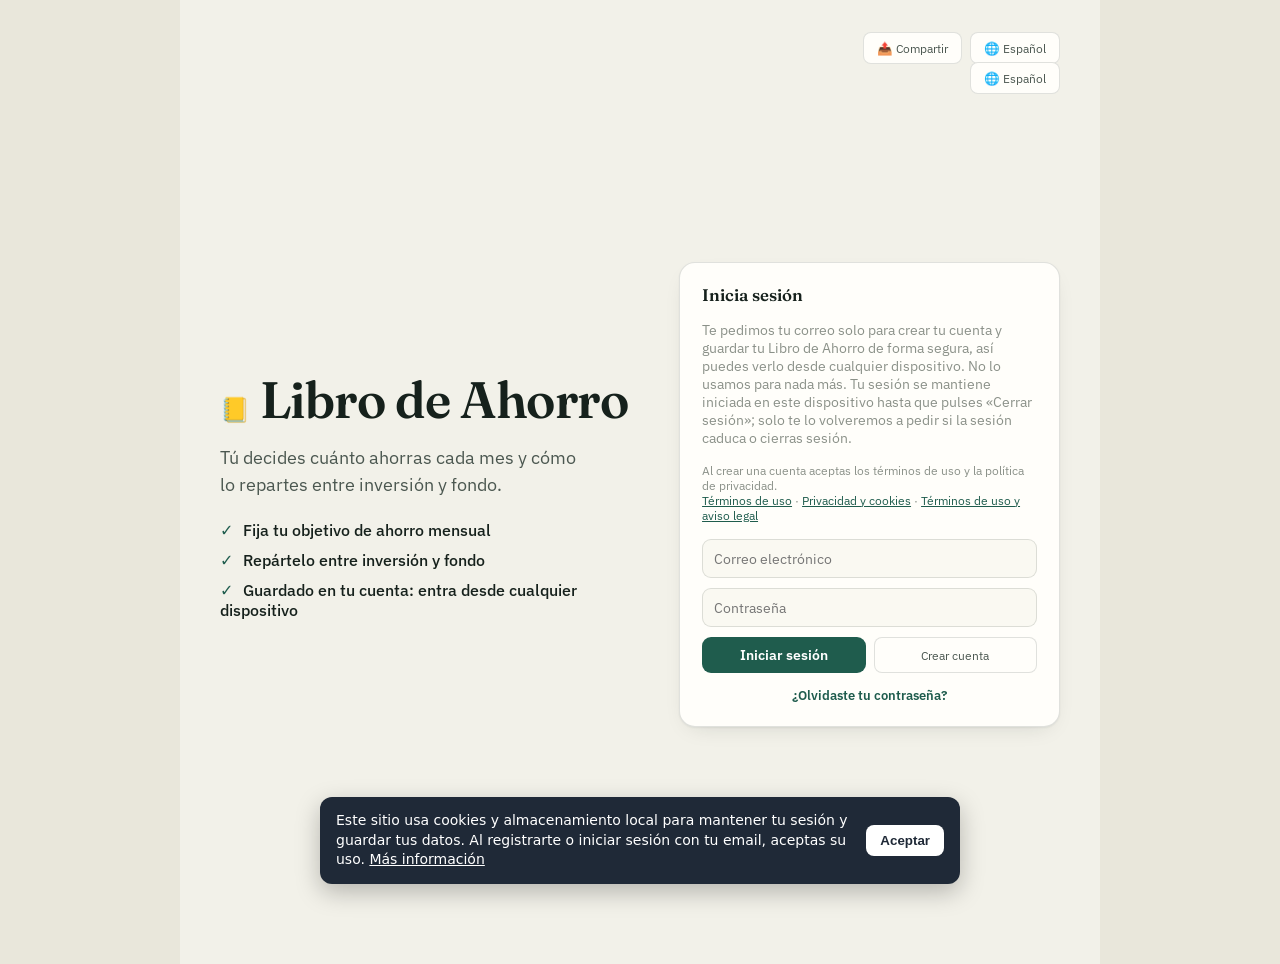
==== commit 9f1a6dd8: "Corregir index.html duplicado" ====
--- a/index.html
+++ b/index.html
@@ -881,815 +881,3 @@
 <script src="pwa.js"></script>
 </body>
 </html>
-<!doctype html>
-<html lang="es">
-<head>
-<meta charset="utf-8">
-<meta name="viewport" content="width=device-width, initial-scale=1">
-<meta http-equiv="Content-Security-Policy" content="default-src 'self'; script-src 'self'; style-src 'self' 'unsafe-inline'; img-src 'self' data:; font-src 'self' data:; connect-src 'self' https://nhhskvauwdudhojjvodi.supabase.co wss://nhhskvauwdudhojjvodi.supabase.co; manifest-src 'self'; worker-src 'self'; object-src 'none'; base-uri 'self'; form-action 'self'">
-<meta name="referrer" content="strict-origin-when-cross-origin">
-<style>:root{color-scheme:light}body{margin:0;padding:0}img{max-width:100%}[hidden]{display:none !important}</style>
-<title>Libro de Ahorro</title>
-<meta name="description" content="Seguimiento de ahorro mensual: reparto entre inversión y fondo de emergencia.">
-<meta name="theme-color" content="#1f5c4d">
-<link rel="manifest" href="manifest.webmanifest">
-<link rel="icon" type="image/svg+xml" href="icon.svg">
-<link rel="icon" type="image/png" sizes="192x192" href="icon-192.png">
-<link rel="apple-touch-icon" href="apple-touch-icon.png">
-<meta name="apple-mobile-web-app-capable" content="yes">
-<meta name="mobile-web-app-capable" content="yes">
-<meta name="apple-mobile-web-app-title" content="Ahorro">
-</head>
-<body>
-<link href="fonts.css" rel="stylesheet">
-<style>
-  :root {
-    color-scheme: light;
-    --bg: #f2f1e9;
-    --page-edge: #e9e7db;
-    --surface: #fffefa;
-    --surface-2: #faf9f2;
-    --ink: #16211c;
-    --ink-soft: #4b5750;
-    --ink-mute: #8b9189;
-    --line: rgba(22,33,28,0.13);
-    --line-soft: rgba(22,33,28,0.07);
-    --accent: #1f5c4d;
-    --accent-ink: #ffffff;
-    --accent-soft: #dfeae5;
-    --emerg: #a5661f;
-    --emerg-soft: #f3e4d2;
-    --good: #0ca30c;
-    --warn: #c9560c;
-    --crit: #b3261e;
-    --shadow: 0 1px 2px rgba(22,33,28,0.06), 0 8px 24px -12px rgba(22,33,28,0.18);
-    --cat-1: #2a78d6;
-    --cat-2: #eb6834;
-    --cat-3: #1baf7a;
-    --cat-4: #eda100;
-    --cat-5: #e87ba4;
-    --cat-6: #008300;
-    --cat-7: #4a3aa7;
-    --cat-8: #e34948;
-  }
-  @media (prefers-color-scheme: dark) {
-    :root:not([data-theme="light"]) {
-      color-scheme: dark;
-      --bg: #121815;
-      --page-edge: #0c100e;
-      --surface: #1a211d;
-      --surface-2: #202722;
-      --ink: #f3f2ec;
-      --ink-soft: #c3cac2;
-      --ink-mute: #8b9189;
-      --line: rgba(243,242,236,0.13);
-      --line-soft: rgba(243,242,236,0.07);
-      --accent: #4fb89b;
-      --accent-ink: #08211a;
-      --accent-soft: #1e3a32;
-      --emerg: #e0a24c;
-      --emerg-soft: #3a2d18;
-      --good: #4fd44f;
-      --warn: #f0985a;
-      --crit: #ef6b64;
-      --shadow: 0 1px 2px rgba(0,0,0,0.3), 0 8px 24px -12px rgba(0,0,0,0.45);
-      --cat-1: #3987e5;
-      --cat-2: #d95926;
-      --cat-3: #199e70;
-      --cat-4: #c98500;
-      --cat-5: #d55181;
-      --cat-6: #3fbf3f;
-      --cat-7: #9085e9;
-      --cat-8: #e66767;
-    }
-  }
-  :root[data-theme="dark"] {
-    color-scheme: dark;
-    --bg: #121815;
-    --page-edge: #0c100e;
-    --surface: #1a211d;
-    --surface-2: #202722;
-    --ink: #f3f2ec;
-    --ink-soft: #c3cac2;
-    --ink-mute: #8b9189;
-    --line: rgba(243,242,236,0.13);
-    --line-soft: rgba(243,242,236,0.07);
-    --accent: #4fb89b;
-    --accent-ink: #08211a;
-    --accent-soft: #1e3a32;
-    --emerg: #e0a24c;
-    --emerg-soft: #3a2d18;
-    --good: #4fd44f;
-    --warn: #f0985a;
-    --crit: #ef6b64;
-    --shadow: 0 1px 2px rgba(0,0,0,0.3), 0 8px 24px -12px rgba(0,0,0,0.45);
-    --cat-1: #3987e5;
-    --cat-2: #d95926;
-    --cat-3: #199e70;
-    --cat-4: #c98500;
-    --cat-5: #d55181;
-    --cat-6: #3fbf3f;
-    --cat-7: #9085e9;
-    --cat-8: #e66767;
-  }
-
-  * { box-sizing: border-box; }
-/* Ventas, retiros y total acumulado */
-.out-toggle { align-self: flex-start; font-size: 0.78rem; }
-.out-row button[type="submit"] { background: var(--crit) !important; color: #fff !important; }
-.entry-row.venta .name { color: var(--crit); }
-.cum-summary { display: flex; flex-wrap: wrap; gap: 18px; font-size: 0.85rem; color: var(--ink-soft); }
-.cum-summary .dot { display: inline-block; width: 9px; height: 9px; border-radius: 50%; margin-right: 6px; }
-.cum-summary b { color: var(--ink); margin-left: 4px; }
-.cum-note { font-size: 0.75rem; color: var(--ink-mute); margin: 0; }
-.cat-chips { display: flex; flex-wrap: wrap; gap: 6px; align-items: center; font-size: 0.75rem; color: var(--ink-mute); }
-.cat-chip { display: inline-flex; align-items: center; gap: 2px; background: var(--emerg-soft); color: var(--ink); border-radius: 999px; padding: 3px 4px 3px 10px; }
-.cat-chip button { background: none; border: 0; color: var(--ink-mute); cursor: pointer; font-size: 0.72rem; padding: 0 5px; line-height: 1; }
-.cat-chip button:hover { color: var(--crit); }
-.modal-back { position: fixed; inset: 0; background: rgba(0,0,0,0.4); display: flex; align-items: center; justify-content: center; z-index: 10000; padding: 16px; }
-.modal-box { background: var(--surface); color: var(--ink); border-radius: 14px; padding: 20px; max-width: 360px; width: 100%; box-shadow: var(--shadow); }
-.modal-title { font-weight: 600; margin: 0 0 6px; font-size: 1rem; }
-.modal-sub { margin: 0 0 16px; font-size: 0.82rem; color: var(--ink-mute); }
-.modal-actions { display: flex; justify-content: flex-end; gap: 8px; }
-.modal-danger { background: var(--crit); color: #fff; border: 0; border-radius: 9px; padding: 8px 14px; font-family: inherit; font-weight: 600; cursor: pointer; }
-.fscope-toggle { display: flex; gap: 6px; font-size: 0.75rem; }
-.fscope-toggle button { font-family: inherit; font-size: 0.75rem; padding: 4px 10px; border-radius: 999px; border: 1px solid var(--line); background: transparent; color: var(--ink-soft); cursor: pointer; }
-.fscope-toggle button.active { background: var(--accent-soft); color: var(--accent); border-color: transparent; font-weight: 600; }
-/* Portada de inicio de sesión */
-.auth-cover { min-height: calc(100vh - 120px); display: grid; grid-template-columns: 1.1fr 1fr; gap: 40px; align-items: center; }
-.auth-hero .brand h1 { font-size: clamp(2.2rem, 5vw, 3.2rem); }
-.auth-hero .mark { font-size: 2.4rem; }
-.auth-lead { font-size: 1.1rem; color: var(--ink-soft); margin: 14px 0 22px; max-width: 34ch; line-height: 1.5; }
-.auth-points { list-style: none; padding: 0; margin: 0; display: grid; gap: 10px; font-weight: 500; }
-.auth-points li::before { content: "✓"; color: var(--accent); font-weight: 700; margin-right: 10px; }
-.auth-card { max-width: 400px; width: 100%; justify-self: end; }
-.link-btn { background: none; border: 0; padding: 4px 0 0; color: var(--accent); font-family: inherit; font-size: 0.82rem; font-weight: 600; cursor: pointer; align-self: center; }
-.link-btn:hover { text-decoration: underline; }
-.danger-link { color: var(--crit); font-size: 0.75rem; font-weight: 500; padding: 0; }
-body.auth-out header.top { display: none; }
-@media (max-width: 720px) { .auth-cover { grid-template-columns: 1fr; min-height: auto; gap: 24px; } .auth-card { justify-self: stretch; max-width: none; } }
-  html, body { margin: 0; padding: 0; }
-  body {
-    background: var(--page-edge);
-    color: var(--ink);
-    font-family: "IBM Plex Sans", system-ui, -apple-system, sans-serif;
-    -webkit-font-smoothing: antialiased;
-  }
-  .sheet {
-    max-width: 920px;
-    margin: 0 auto;
-    background: var(--bg);
-    min-height: 100vh;
-    padding: 28px 20px 64px;
-  }
-  @media (min-width: 640px) {
-    .sheet { padding: 44px 40px 80px; }
-  }
-
-  h1, h2, h3 { font-family: "Fraunces", Georgia, serif; margin: 0; font-weight: 600; text-wrap: balance; }
-  .num { font-family: "IBM Plex Mono", "Courier New", monospace; font-variant-numeric: tabular-nums; }
-
-  /* ---- header ---- */
-  header.top {
-    display: flex;
-    align-items: baseline;
-    justify-content: space-between;
-    gap: 16px;
-    padding-bottom: 22px;
-    border-bottom: 1px solid var(--line);
-    margin-bottom: 28px;
-    flex-wrap: wrap;
-  }
-  .brand { display: flex; align-items: baseline; gap: 10px; }
-  .brand h1 { font-size: 1.5rem; letter-spacing: -0.01em; }
-  .brand .mark { font-size: 1.5rem; }
-  .top-sub { color: var(--ink-mute); font-size: 0.85rem; margin: 4px 0 0; }
-  .theme-note { font-size: 0.75rem; color: var(--ink-mute); text-align: right; max-width: 240px; line-height: 1.4; }
-  .sync-dot { display:inline-block; width:7px; height:7px; border-radius:50%; margin-right:5px; background: var(--ink-mute); }
-  .sync-dot.on { background: var(--good); }
-
-  /* ---- month switcher ---- */
-  .month-bar {
-    display: flex; align-items: center; justify-content: center; gap: 14px;
-    margin-bottom: 26px;
-  }
-  .month-btn {
-    width: 34px; height: 34px; border-radius: 50%;
-    border: 1px solid var(--line); background: var(--surface);
-    color: var(--ink); font-size: 1rem; cursor: pointer;
-    display: flex; align-items: center; justify-content: center;
-    transition: background .15s;
-  }
-  .month-btn:hover { background: var(--surface-2); }
-  .month-label { font-family: "Fraunces", serif; font-size: 1.15rem; font-weight: 600; min-width: 190px; text-align: center; text-transform: capitalize; }
-  .month-today {
-    font-size: 0.7rem; color: var(--accent); border: 1px solid var(--accent-soft);
-    background: var(--accent-soft); padding: 3px 9px; border-radius: 20px; cursor: pointer;
-  }
-
-  /* ---- hero split ---- */
-  .hero {
-    background: var(--surface);
-    border: 1px solid var(--line);
-    border-radius: 18px;
-    padding: 26px 24px;
-    box-shadow: var(--shadow);
-    margin-bottom: 22px;
-  }
-  .hero-top { display: flex; justify-content: space-between; align-items: flex-start; gap: 16px; flex-wrap: wrap; margin-bottom: 18px; }
-  .hero-title { font-size: 0.75rem; text-transform: uppercase; letter-spacing: 0.08em; color: var(--ink-mute); margin-bottom: 6px; }
-  .total-edit { display: flex; align-items: baseline; gap: 8px; }
-  .total-edit input {
-    font-family: "Fraunces", serif; font-size: 2rem; font-weight: 600;
-    width: 130px; border: none; background: transparent; color: var(--ink);
-    border-bottom: 2px dashed var(--line); padding: 0 2px 2px;
-  }
-  .total-edit input:focus { outline: none; border-bottom-color: var(--accent); }
-  .total-edit .eur { font-family: "Fraunces", serif; font-size: 2rem; font-weight: 600; }
-  .total-sub { color: var(--ink-mute); font-size: 0.82rem; }
-
-  .split-visual { display: flex; height: 30px; border-radius: 8px; overflow: hidden; gap: 2px; margin-bottom: 14px; background: var(--surface-2); }
-  .split-seg { display: flex; align-items: center; justify-content: center; font-size: 0.72rem; font-weight: 600; color: white; transition: flex-basis .18s ease; white-space: nowrap; overflow: hidden; }
-  .split-seg.invest { background: var(--accent); }
-  .split-seg.emerg { background: var(--emerg); }
-
-  .split-slider-row { display: flex; align-items: center; gap: 14px; margin-bottom: 6px; }
-  .split-slider-row input[type=range] {
-    flex: 1; accent-color: var(--accent); height: 4px; cursor: pointer;
-  }
-  .split-legend { display: flex; justify-content: space-between; font-size: 0.85rem; }
-  .split-legend .lg { display: flex; align-items: center; gap: 7px; }
-  .dot { width: 9px; height: 9px; border-radius: 50%; flex-shrink: 0; }
-  .dot.invest { background: var(--accent); }
-  .dot.emerg { background: var(--emerg); }
-  .split-legend b { font-family: "IBM Plex Mono", monospace; }
-
-  /* ---- cards ---- */
-  .grid2 { display: grid; grid-template-columns: 1fr; gap: 20px; margin-bottom: 22px; }
-  @media (min-width: 760px) { .grid2 { grid-template-columns: 1fr 1fr; } }
-
-  .card {
-    background: var(--surface); border: 1px solid var(--line); border-radius: 16px;
-    padding: 22px; box-shadow: var(--shadow); display: flex; flex-direction: column; gap: 16px;
-  }
-  .card-head { display: flex; align-items: center; justify-content: space-between; gap: 10px; }
-  .card-head h2 { font-size: 1.05rem; display: flex; align-items: center; gap: 8px; }
-  .card-head .swatch { width: 11px; height: 11px; border-radius: 3px; }
-  .card-target { font-size: 0.78rem; color: var(--ink-mute); }
-
-  .progress-wrap { display: flex; flex-direction: column; gap: 6px; }
-  .progress-track { height: 10px; background: var(--surface-2); border-radius: 20px; overflow: hidden; border: 1px solid var(--line-soft); }
-  .progress-fill { height: 100%; border-radius: 20px; transition: width .25s ease; }
-  .progress-fill.invest { background: var(--accent); }
-  .progress-fill.emerg { background: var(--emerg); }
-  .progress-fill.over { background: var(--warn); }
-  .progress-nums { display: flex; justify-content: space-between; font-size: 0.82rem; color: var(--ink-soft); }
-  .progress-nums b { color: var(--ink); }
-
-  .fund-total { display: flex; align-items: baseline; gap: 8px; padding: 10px 0 2px; border-top: 1px dashed var(--line); margin-top: 2px; }
-  .fund-total .n { font-family: "Fraunces", serif; font-size: 1.6rem; font-weight: 600; }
-  .fund-total .l { font-size: 0.78rem; color: var(--ink-mute); }
-
-  form.add-row { display: flex; flex-wrap: wrap; gap: 8px; }
-  form.add-row select, form.add-row input[type=number], form.add-row input[type=text], form.add-row input[type=month] {
-    font-family: inherit; font-size: 0.85rem; padding: 8px 10px;
-    border: 1px solid var(--line); border-radius: 9px; background: var(--surface-2); color: var(--ink);
-  }
-  form.add-row select { flex: 1 1 110px; min-width: 100px; }
-  form.add-row input[type=number] { width: 90px; }
-  form.add-row input[type=text] { flex: 1 1 100px; }
-  form.add-row button {
-    font-family: inherit; font-size: 0.85rem; font-weight: 600; padding: 8px 14px;
-    border: none; border-radius: 9px; background: var(--accent); color: var(--accent-ink); cursor: pointer;
-  }
-  form.add-row.emerg button { background: var(--emerg); }
-  form.add-row button:hover { filter: brightness(1.06); }
-  .new-cat-row { display: none; gap: 8px; }
-  .new-cat-row.show { display: flex; }
-
-  .entries-list { display: flex; flex-direction: column; gap: 0; border-top: 1px solid var(--line-soft); }
-  .entry-row { display: flex; align-items: center; gap: 10px; padding: 9px 0; border-bottom: 1px solid var(--line-soft); font-size: 0.85rem; }
-  .entry-row .dot { flex-shrink: 0; }
-  .entry-cat { flex: 1; min-width: 0; }
-  .entry-cat .name { font-weight: 500; }
-  .entry-cat .note { color: var(--ink-mute); font-size: 0.78rem; }
-  .entry-amt { font-family: "IBM Plex Mono", monospace; font-weight: 600; }
-  .entry-del { background: none; border: none; color: var(--ink-mute); cursor: pointer; font-size: 0.95rem; padding: 2px 4px; line-height: 1; }
-  .entry-del:hover { color: var(--crit); }
-  .empty-note { color: var(--ink-mute); font-size: 0.83rem; font-style: italic; padding: 4px 0; }
-  .limit-msg { font-size: 0.8rem; color: var(--crit); background: var(--emerg-soft); border: 1px solid var(--emerg-soft); border-radius: 9px; padding: 8px 11px; line-height: 1.4; }
-
-  /* category breakdown bar */
-  .breakdown-toggle { display: flex; gap: 6px; font-size: 0.75rem; }
-  .breakdown-toggle button {
-    border: 1px solid var(--line); background: var(--surface-2); color: var(--ink-soft);
-    border-radius: 20px; padding: 4px 11px; cursor: pointer; font-family: inherit;
-  }
-  .breakdown-toggle button.active { background: var(--accent-soft); color: var(--accent); border-color: var(--accent-soft); font-weight: 600; }
-  .stack-bar { display: flex; height: 22px; border-radius: 6px; overflow: hidden; gap: 2px; }
-  .stack-seg { min-width: 3px; cursor: default; }
-  .cat-legend { display: flex; flex-direction: column; gap: 7px; }
-  .cat-legend-row { display: flex; align-items: center; gap: 8px; font-size: 0.82rem; }
-  .cat-legend-row .name { flex: 1; }
-  .cat-legend-row .pct { color: var(--ink-mute); width: 38px; text-align: right; }
-  .cat-legend-row .amt { font-family: "IBM Plex Mono", monospace; width: 62px; text-align: right; }
-
-  /* history */
-  .card.wide { grid-column: 1 / -1; }
-  table.history { width: 100%; border-collapse: collapse; font-size: 0.85rem; }
-  table.history th, table.history td { text-align: right; padding: 8px 6px; border-bottom: 1px solid var(--line-soft); }
-  table.history th:first-child, table.history td:first-child { text-align: left; }
-  table.history th { color: var(--ink-mute); font-weight: 600; font-size: 0.72rem; text-transform: uppercase; letter-spacing: 0.04em; }
-  table.history td.num, table.history th.num { font-family: "IBM Plex Mono", monospace; }
-  table.history tr:last-child td { border-bottom: none; }
-  .tag { display: inline-block; font-size: 0.68rem; padding: 1px 7px; border-radius: 20px; font-weight: 600; }
-  .tag.ok { background: var(--accent-soft); color: var(--accent); }
-  .tag.under { background: var(--emerg-soft); color: var(--emerg); }
-  .table-wrap { overflow-x: auto; }
-
-  .chart-wrap { position: relative; }
-  svg.trend text { fill: var(--ink-mute); font-family: "IBM Plex Mono", monospace; font-size: 9px; }
-  svg.trend .gridline { stroke: var(--line-soft); stroke-width: 1; }
-  svg.trend .target-line { stroke: var(--ink-mute); stroke-width: 1.5; stroke-dasharray: 3 3; }
-  .tip {
-    position: fixed; pointer-events: none; background: var(--ink); color: var(--bg);
-    font-size: 0.75rem; padding: 6px 10px; border-radius: 8px; z-index: 50;
-    opacity: 0; transform: translate(-50%, -110%); transition: opacity .1s;
-    font-family: "IBM Plex Sans", sans-serif; white-space: nowrap; box-shadow: var(--shadow);
-  }
-  .tip.show { opacity: 1; }
-  .tip .row { display: flex; gap: 6px; align-items: center; }
-  .tip b { font-family: "IBM Plex Mono", monospace; }
-
-  /* footer / backup */
-  footer.foot {
-    margin-top: 30px; padding-top: 18px; border-top: 1px solid var(--line);
-    display: flex; justify-content: space-between; align-items: center; flex-wrap: wrap; gap: 10px;
-  }
-  .foot-note { font-size: 0.75rem; color: var(--ink-mute); max-width: 480px; line-height: 1.5; }
-  .foot-actions { display: flex; gap: 8px; }
-  .ghost-btn {
-    font-family: inherit; font-size: 0.78rem; padding: 7px 13px; border-radius: 8px;
-    border: 1px solid var(--line); background: var(--surface); color: var(--ink-soft); cursor: pointer;
-  }
-  .ghost-btn:hover { color: var(--ink); background: var(--surface-2); }
-
-  /* ---- tu dinero ---- */
-  .money-total { font-family: "Fraunces", serif; font-size: clamp(2.2rem, 7vw, 3rem); font-weight: 600; margin: 2px 0 14px; }
-  .money-split { display: grid; grid-template-columns: repeat(auto-fit, minmax(170px, 1fr)); gap: 10px; margin-bottom: 8px; }
-  .money-box { background: var(--surface-2); border: 1px solid var(--line-soft); border-radius: 12px; padding: 10px 12px; display: flex; flex-wrap: wrap; align-items: center; gap: 4px 7px; font-size: 0.8rem; color: var(--ink-soft); }
-  .money-box .lbl { flex: 1; }
-  .money-box b { width: 100%; font-size: 1.15rem; color: var(--ink); }
-  .gain { font-size: 0.75rem; font-weight: 600; }
-  .gain.up { color: var(--good); } .gain.down { color: var(--crit); }
-  .renta-total:empty { display: none; }
-  .renta-total { border-bottom: 0; border-top: 1px solid var(--line); margin-top: 4px; padding-top: 10px; }
-  .renta-total .gain { font-size: 0.9rem; }
-  .metas { margin-top: 14px; padding-top: 12px; border-top: 1px solid var(--line-soft); display: flex; flex-direction: column; gap: 8px; }
-  .metas-title { margin: 0; font-size: 0.85rem; font-weight: 600; color: var(--ink); }
-  .meta-row { display: flex; flex-direction: column; gap: 5px; padding: 6px 0; }
-  .meta-top { display: flex; align-items: center; gap: 8px; font-size: 0.85rem; }
-  .meta-top .name { flex: 1; font-weight: 500; }
-  .meta-info { font-size: 0.78rem; color: var(--ink-mute); }
-  .progress-fill.done { background: var(--good); }
-  .meta-form input[type="month"] { flex: 1 1 140px; min-width: 0; }
-  form.add-row.meta-form button { background: var(--emerg); }
-  .money-sec { border-top: 1px dashed var(--line); padding-top: 14px; margin-top: 14px; display: flex; flex-direction: column; gap: 10px; }
-  .money-sec h3 { font-size: 0.98rem; }
-  .money-sec h3 .sub { font-family: "IBM Plex Sans", sans-serif; font-size: 0.75rem; color: var(--ink-mute); font-weight: 400; }
-  .money-hint { font-size: 0.75rem; color: var(--ink-mute); margin: 0; }
-  .val-row { display: flex; align-items: center; gap: 10px; flex-wrap: wrap; font-size: 0.85rem; padding: 6px 0; border-bottom: 1px solid var(--line-soft); }
-  .val-row .name { flex: 1; min-width: 120px; font-weight: 500; }
-  .val-row .aport { color: var(--ink-mute); font-size: 0.78rem; }
-  .val-input { display: inline-flex; align-items: center; gap: 4px; font-family: "IBM Plex Mono", monospace; }
-  .val-input input { width: 110px; font-family: inherit; font-size: 0.9rem; padding: 6px 8px; border: 1px solid var(--line); border-radius: 8px; background: var(--surface-2); color: var(--ink); }
-  .origen-row { display: flex; align-items: center; gap: 10px; font-size: 0.84rem; flex-wrap: wrap; }
-  .origen-row .name { flex: 1; min-width: 110px; font-weight: 500; }
-  .origen-row .nums { font-family: "IBM Plex Mono", monospace; font-size: 0.8rem; color: var(--ink-soft); }
-  .origen-row .left { font-family: "IBM Plex Mono", monospace; font-weight: 600; }
-  .origen-bar { width: 100%; height: 6px; background: var(--surface-2); border-radius: 6px; overflow: hidden; }
-  .origen-bar div { height: 100%; background: var(--accent); }
-  .origen-total { display: flex; justify-content: space-between; font-size: 0.85rem; font-weight: 600; padding-top: 6px; border-top: 1px solid var(--line-soft); }
-  form.add-row select.origen-sel { flex: 1 1 100%; }
-
-  /* ---- objetivo simple ---- */
-  .goal-simple { display: flex; flex-direction: column; gap: 10px; }
-  .goal-row { display: flex; justify-content: space-between; align-items: flex-end; gap: 12px; flex-wrap: wrap; }
-  .goal-status { font-size: 0.85rem; color: var(--ink-soft); text-align: right; }
-  .goal-status b { font-family: "IBM Plex Mono", monospace; color: var(--ink); }
-  .goal-simple .progress-fill.done { background: var(--good); }
-
-  /* ---- simple ---- */
-  .money-sec.first { border-top: 0; padding-top: 0; margin-top: 0; }
-  details.more { border-top: 1px dashed var(--line); padding-top: 10px; }
-  details.more summary { cursor: pointer; font-size: 0.82rem; color: var(--ink-soft); font-weight: 600; list-style: none; }
-  details.more summary::-webkit-details-marker { display: none; }
-  details.more summary::before { content: "▸ "; }
-  details.more[open] summary::before { content: "▾ "; }
-  .more-body { display: flex; flex-direction: column; gap: 10px; margin-top: 12px; }
-
-  /* ---- plegables ---- */
-  .grid2 { align-items: start; }
-  .fold-head { cursor: pointer; user-select: none; border-radius: 10px; }
-  .fold-head:focus-visible { outline: 2px solid var(--accent); outline-offset: 4px; }
-  .fold-arrow { display: inline-flex; align-items: center; justify-content: center; width: 24px; height: 24px; border-radius: 50%; background: var(--surface-2); border: 1px solid var(--line); font-size: 0.8rem; color: var(--ink-soft); transition: transform .18s ease; flex-shrink: 0; }
-  .fold:not(.collapsed) .fold-arrow, .charts-toggle[aria-expanded="true"] .fold-arrow { transform: rotate(90deg); }
-  .card.fold.collapsed > :not(.card-head) { display: none !important; }
-  .card.fold .card-target { font-family: "IBM Plex Mono", monospace; font-size: 0.95rem; font-weight: 600; color: var(--ink); }
-  .charts-toggle { flex-direction: row; align-items: center; gap: 14px; cursor: pointer; text-align: left; font-family: inherit; color: var(--ink); width: 100%; }
-  .charts-toggle:hover { background: var(--surface-2); }
-  .ct-icon { font-size: 1.6rem; }
-  .ct-text { flex: 1; display: flex; flex-direction: column; gap: 2px; }
-  .ct-text b { font-family: "Fraunces", serif; font-size: 1.05rem; }
-  .ct-text span { font-size: 0.8rem; color: var(--ink-mute); }
-
-  @media (prefers-reduced-motion: reduce) {
-    * { transition: none !important; }
-  }
-</style>
-
-<div class="sheet">
-
-  <header class="top">
-    <div>
-      <div class="brand"><span class="mark">📒</span><h1>Libro de Ahorro</h1></div>
-      <p class="top-sub" id="topSub">Tú decides cuánto ahorras cada mes y cómo lo repartes.</p>
-    </div>
-    <div style="text-align:right">
-      <div class="theme-note"><span class="sync-dot" id="syncDot"></span><span id="syncLabel">cargando…</span></div>
-      <div id="accountBar" style="margin-top:6px;font-size:0.75rem;color:var(--ink-mute);display:flex;gap:8px;align-items:center;justify-content:flex-end" hidden>
-        <span id="accountEmail"></span>
-        <button type="button" id="signOutBtn" class="ghost-btn" style="padding:2px 8px;font-size:0.7rem">Cerrar sesión</button>
-      </div>
-    </div>
-  </header>
-
-  <div id="authGate" class="auth-cover" hidden>
-    <div class="auth-hero">
-      <div class="brand"><span class="mark">📒</span><h1>Libro de Ahorro</h1></div>
-      <p class="auth-lead">Tú decides cuánto ahorras cada mes y cómo lo repartes entre inversión y fondo.</p>
-      <ul class="auth-points">
-        <li>Fija tu objetivo de ahorro mensual</li>
-        <li>Repártelo entre inversión y fondo</li>
-        <li>Guardado en tu cuenta: entra desde cualquier dispositivo</li>
-      </ul>
-    </div>
-    <div class="card auth-card">
-    <div class="card-head">
-      <h2 id="authHeading">Inicia sesión</h2>
-    </div>
-    <p style="color:var(--ink-mute);font-size:0.85rem;margin:0">Te pedimos tu correo solo para crear tu cuenta y guardar tu Libro de Ahorro de forma segura, así puedes verlo desde cualquier dispositivo. No lo usamos para nada más. Tu sesión se mantiene iniciada en este dispositivo hasta que pulses «Cerrar sesión»; solo te lo volveremos a pedir si la sesión caduca o cierras sesión.</p>
-    <p style="font-size:0.75rem;margin:0;color:var(--ink-mute)">Al crear una cuenta aceptas los términos de uso y la política de privacidad.<br><a href="terminos.html" style="color:var(--accent)">Términos de uso</a> · <a href="privacidad.html" style="color:var(--accent)">Privacidad y cookies</a> · <a href="terminos.html" style="color:var(--accent)">Términos de uso y aviso legal</a></p>
-    <form id="authForm" style="display:flex;flex-direction:column;gap:10px">
-      <input type="email" id="authEmail" placeholder="Correo electrónico" autocomplete="email" required style="font-family:inherit;font-size:0.9rem;padding:9px 11px;border:1px solid var(--line);border-radius:9px;background:var(--surface-2);color:var(--ink)">
-      <input type="password" id="authPassword" placeholder="Contraseña" autocomplete="current-password" required minlength="6" style="font-family:inherit;font-size:0.9rem;padding:9px 11px;border:1px solid var(--line);border-radius:9px;background:var(--surface-2);color:var(--ink)">
-      <div style="display:flex;gap:8px">
-        <button type="submit" id="authLoginBtn" style="flex:1;font-family:inherit;font-size:0.85rem;font-weight:600;padding:9px 14px;border:none;border-radius:9px;background:var(--accent);color:var(--accent-ink);cursor:pointer">Iniciar sesión</button>
-        <button type="button" id="authSignupBtn" class="ghost-btn" style="flex:1">Crear cuenta</button>
-      </div>
-      <button type="button" id="forgotBtn" class="link-btn">¿Olvidaste tu contraseña?</button>
-    </form>
-    <form id="newPassForm" hidden style="display:flex;flex-direction:column;gap:10px">
-      <input type="password" id="newPassword" placeholder="Nueva contraseña (mínimo 6 caracteres)" autocomplete="new-password" required minlength="6" style="font-family:inherit;font-size:0.9rem;padding:9px 11px;border:1px solid var(--line);border-radius:9px;background:var(--surface-2);color:var(--ink)">
-      <button type="submit" id="newPassSubmit" style="font-family:inherit;font-size:0.85rem;font-weight:600;padding:9px 14px;border:none;border-radius:9px;background:var(--accent);color:var(--accent-ink);cursor:pointer">Guardar nueva contraseña</button>
-    </form>
-    <div id="authMsg" class="limit-msg" hidden></div>
-    </div>
-  </div>
-
-  <div id="appRoot" hidden>
-
-  <div class="month-bar">
-    <button class="month-btn" id="prevMonth" aria-label="Mes anterior">‹</button>
-    <div class="month-label" id="monthLabel"></div>
-    <button class="month-btn" id="nextMonth" aria-label="Mes siguiente">›</button>
-    <button class="month-today" id="gotoToday">hoy</button>
-  </div>
-
-  <!-- 1. CUÁNTO TIENES -->
-  <section class="hero money" id="moneyCard">
-    <div class="hero-title">Tienes en total</div>
-    <div class="money-total"><span id="moneyTotal">0 €</span></div>
-    <div class="money-split">
-      <div class="money-box"><span class="dot" style="background:var(--ink-soft)"></span><span class="lbl">En la cuenta</span><b class="num" id="moneyCuenta">0 €</b></div>
-      <div class="money-box"><span class="dot invest"></span><span class="lbl">Invertido (vale hoy)</span><b class="num" id="moneyInv">0 €</b><span class="gain" id="moneyInvGain"></span></div>
-      <div class="money-box"><span class="dot emerg"></span><span class="lbl">Fondo</span><b class="num" id="moneyFondo">0 €</b></div>
-    </div>
-  </section>
-
-  <!-- 2. OBJETIVO DEL MES -->
-  <section class="hero goal-simple" id="goalSimple">
-    <div class="goal-row">
-      <div>
-        <div class="hero-title">Objetivo de ahorro mensual</div>
-        <div class="total-edit"><span class="eur">€</span><input type="number" id="goalInput" min="0" step="10" placeholder="0"></div>
-      </div>
-      <div class="goal-status" id="goalStatus"></div>
-    </div>
-    <div class="progress-track"><div class="progress-fill invest" id="goalFill" style="width:0%"></div></div>
-    <div class="progress-nums"><span id="goalText">Escribe cuánto quieres ahorrar cada mes</span><b class="num" id="goalPct"></b></div>
-  </section>
-
-  <section class="hero" id="goalSection" hidden>
-    <div class="hero-top">
-      <div>
-        <div class="hero-title">Objetivo de ahorro mensual</div>
-        <div class="total-edit">
-          <span class="eur">€</span><input type="number" id="totalInput" min="0" step="10" value="0">
-        </div>
-        <div class="total-sub">Escribe cuánto quieres ahorrar este mes y ajusta el reparto abajo</div>
-      </div>
-    </div>
-
-    <div class="split-visual" id="splitVisual"></div>
-
-    <div class="split-slider-row">
-      <span style="font-size:0.78rem;color:var(--ink-mute)">0</span>
-      <input type="range" id="splitSlider" min="0" max="0" step="5" value="0">
-      <span style="font-size:0.78rem;color:var(--ink-mute)" id="sliderMax">0</span>
-    </div>
-
-    <div class="split-legend">
-      <span class="lg"><span class="dot invest"></span>Inversión <b class="num" id="investAmtLabel">0 €</b></span>
-      <span class="lg"><span class="dot emerg"></span>Fondo <b class="num" id="emergAmtLabel">0 €</b></span>
-    </div>
-  </section>
-
-  <div class="grid2">
-
-    <!-- 4. INGRESOS -->
-    <div class="card wide fold collapsed" id="incomeCard">
-      <div class="card-head fold-head" role="button" tabindex="0" aria-expanded="false">
-        <h2><span class="fold-arrow" aria-hidden="true">▸</span>Mis ingresos</h2>
-        <span class="card-target num" id="incomeLabel"></span>
-      </div>
-      <div class="money-sec first">
-        <h3>Ingresos fijos <span class="sub">(cada mes)</span></h3>
-        <div class="entries-list" id="fijasList"></div>
-        <form class="add-row" id="fijaForm">
-          <input type="text" id="fijaNombre" placeholder="Nómina" list="fijaSugerencias">
-          <datalist id="fijaSugerencias"><option value="Nómina"><option value="Alquiler cobrado"><option value="Pensión"></datalist>
-          <input type="number" id="fijaAmt" placeholder="€/mes" min="0" step="0.01" required>
-          <button type="submit">Añadir</button>
-        </form>
-      </div>
-      <div class="money-sec">
-        <h3>Cuenta remunerada <span class="sub">(este mes)</span></h3>
-        <div class="entries-list" id="interesesList"></div>
-        <form class="add-row" id="interesForm">
-          <select id="interesOrigen" title="¿De dónde vienen?"></select>
-          <input type="number" id="interesAmt" placeholder="€" min="0" step="0.01" required>
-          <input type="text" id="interesNote" placeholder="nota (opcional)">
-          <button type="submit">Añadir</button>
-        </form>
-      </div>
-      <div class="money-sec">
-        <h3>¿De dónde sale el dinero este mes?</h3>
-        <div id="origenResumen"></div>
-      </div>
-    </div>
-
-    <!-- 5. CUENTA E INVERSIONES -->
-    <div class="card wide fold collapsed" id="valuesCard">
-      <div class="card-head fold-head" role="button" tabindex="0" aria-expanded="false">
-        <h2><span class="fold-arrow" aria-hidden="true">▸</span>Cuenta y valor de inversiones</h2>
-      </div>
-      <div class="money-sec first">
-        <h3>Saldo en la cuenta</h3>
-        <div class="val-row">
-          <span class="name">Dinero en tu cuenta ahora</span>
-          <span class="val-input">€ <input type="number" id="saldoInput" min="0" step="0.01" placeholder="0"></span>
-        </div>
-        <p class="money-hint">Escribe cuánto tienes ahora en el banco.</p>
-      </div>
-      <div class="money-sec">
-        <h3>Valor actual de tus inversiones</h3>
-        <div id="invValues"></div>
-        <div class="val-row renta-total" id="rentaTotal"></div>
-        <p class="money-hint">Escribe cuánto valen hoy. Se guarda para los próximos meses.</p>
-      </div>
-    </div>
-
-    <!-- 3. INVERSIÓN -->
-    <div class="card fold collapsed" id="investCard">
-      <div class="card-head fold-head" role="button" tabindex="0" aria-expanded="false">
-        <h2><span class="fold-arrow" aria-hidden="true">▸</span><span class="swatch" style="background:var(--accent)"></span>Inversión</h2>
-        <span class="card-target num" id="investTargetLabel">0 €</span>
-      </div>
-
-      <div class="progress-wrap" hidden>
-        <div class="progress-track"><div class="progress-fill invest" id="investProgressFill"></div></div>
-        <div class="progress-nums"><b class="num" id="investProgressText">0 € / 0 €</b><span id="investProgressPct">0%</span></div>
-      </div>
-
-      <div class="fund-total">
-        <span class="n num" id="investAllTotal">0 €</span>
-        <span class="l">invertido en total</span>
-      </div>
-
-      <form class="add-row" id="investForm">
-        <select id="investOrigen" class="origen-sel" title="¿De dónde sale el dinero?"></select>
-        <select id="investCat"></select>
-        <input type="number" id="investAmt" placeholder="€" min="0" step="1" required>
-        <input type="text" id="investNote" placeholder="nota (opcional)">
-        <button type="submit">Añadir</button>
-      </form>
-      <div class="new-cat-row" id="newCatRow">
-        <input type="text" id="newCatInput" placeholder="nombre de la categoría">
-        <button type="button" class="ghost-btn" id="newCatConfirm">crear</button>
-      </div>
-      <div id="investLimitMsg" class="limit-msg" hidden></div>
-
-      <div class="entries-list" id="investEntries"></div>
-
-      <details class="more">
-        <summary>Más opciones</summary>
-        <div class="more-body">
-          <button type="button" class="ghost-btn out-toggle" id="sellToggle">− Registrar una venta</button>
-          <form class="add-row out-row" id="sellForm" hidden>
-            <select id="sellCat"></select>
-            <input type="number" id="sellAmt" placeholder="€ vendidos" min="0" step="0.01" required>
-            <input type="text" id="sellNote" placeholder="nota (opcional)">
-            <button type="submit">Vender</button>
-          </form>
-          <div id="sellMsg" class="limit-msg" hidden></div>
-          <div class="breakdown-toggle">
-            <button type="button" class="active" data-scope="month">este mes</button>
-            <button type="button" data-scope="all">histórico</button>
-          </div>
-          <div class="stack-bar" id="catStackBar"></div>
-          <div class="cat-legend" id="catLegend"></div>
-        </div>
-      </details>
-    </div>
-
-    <!-- 3. FONDO -->
-    <div class="card fold collapsed" id="emergCard">
-      <div class="card-head fold-head" role="button" tabindex="0" aria-expanded="false">
-        <h2><span class="fold-arrow" aria-hidden="true">▸</span><span class="swatch" style="background:var(--emerg)"></span>Fondo</h2>
-        <span class="card-target num" id="emergTargetLabel">0 €</span>
-      </div>
-
-      <div class="progress-wrap" hidden>
-        <div class="progress-track"><div class="progress-fill emerg" id="emergProgressFill"></div></div>
-        <div class="progress-nums"><b class="num" id="emergProgressText">0 € / 0 €</b><span id="emergProgressPct">0%</span></div>
-      </div>
-
-      <div class="fund-total">
-        <span class="n num" id="emergFundTotal">0 €</span>
-        <span class="l">guardado en el fondo</span>
-      </div>
-
-      <form class="add-row emerg" id="emergForm">
-        <select id="emergOrigen" class="origen-sel" title="¿De dónde sale el dinero?"></select>
-        <select id="emergCat" title="¿En qué lo gastarás?"></select>
-        <input type="number" id="emergAmt" placeholder="€" min="0" step="1" required style="width:110px">
-        <input type="text" id="emergNote" placeholder="nota (opcional)">
-        <button type="submit">Añadir</button>
-      </form>
-      <div class="new-cat-row" id="emergNewCatRow">
-        <input type="text" id="emergNewCatInput" placeholder="¿en qué lo gastarás? (p. ej. Vacaciones)">
-        <button type="button" class="ghost-btn" id="emergNewCatConfirm">crear</button>
-      </div>
-      <div id="emergLimitMsg" class="limit-msg" hidden></div>
-
-      <div class="entries-list" id="emergEntries"></div>
-
-      <div class="metas">
-        <h3 class="metas-title">Metas de ahorro</h3>
-        <div id="metasList"></div>
-        <form class="add-row meta-form" id="metaForm">
-          <select id="metaCat" title="¿Para qué ahorras?"></select>
-          <input type="number" id="metaAmt" placeholder="€ meta" min="1" step="1" required>
-          <input type="month" id="metaFecha" title="¿Para cuándo?">
-          <button type="submit">Guardar meta</button>
-        </form>
-        <p class="money-hint">Elige una categoría del fondo, cuánto quieres juntar y para cuándo. Te decimos cuánto apartar cada mes.</p>
-      </div>
-
-      <details class="more">
-        <summary>Más opciones</summary>
-        <div class="more-body">
-          <button type="button" class="ghost-btn out-toggle" id="withdrawToggle">− Sacar dinero del fondo</button>
-          <form class="add-row out-row" id="withdrawForm" hidden>
-            <select id="withdrawCat"></select>
-            <input type="number" id="withdrawAmt" placeholder="€" min="0" step="0.01" required>
-            <input type="text" id="withdrawNote" placeholder="nota (opcional)">
-            <button type="submit">Sacar</button>
-          </form>
-          <div id="withdrawMsg" class="limit-msg" hidden></div>
-          <div class="cat-chips"><span>Categorías del fondo:</span><span id="fondoCatChips" class="cat-chips"></span></div>
-          <div class="cat-chips"><span>Registro del fondo por categoría</span></div>
-          <div class="fscope-toggle" id="fondoScopeToggle">
-            <button type="button" data-fscope="month">este mes</button>
-            <button type="button" class="active" data-fscope="all">histórico</button>
-          </div>
-          <div class="stack-bar" id="fondoStackBar"></div>
-          <div class="cat-legend" id="fondoLegend"></div>
-        </div>
-      </details>
-    </div>
-
-    <!-- GRÁFICOS -->
-    <button type="button" class="card wide charts-toggle" id="chartsToggle" aria-expanded="false">
-      <span class="ct-icon" aria-hidden="true">📊</span>
-      <span class="ct-text"><b>Ver gráficos</b><span>Historial mensual y total ahorrado acumulado</span></span>
-      <span class="fold-arrow" aria-hidden="true">▸</span>
-    </button>
-
-    <!-- HISTORY -->
-    <div class="card wide chart-card" id="chartsStart" hidden>
-      <div class="card-head">
-        <h2>Historial mensual</h2>
-        <span class="card-target" id="historyTargetLabel" hidden></span>
-      </div>
-
-      <div class="chart-wrap">
-        <svg class="trend" id="trendChart" viewBox="0 0 800 220" style="width:100%;height:auto;display:block"></svg>
-      </div>
-
-      <div class="table-wrap">
-        <table class="history">
-          <thead>
-            <tr><th>Mes</th><th class="num">Inversión</th><th class="num">Fondo</th><th class="num">Total</th></tr>
-          </thead>
-          <tbody id="historyBody"></tbody>
-        </table>
-      </div>
-    </div>
-
-    <!-- TOTAL ACUMULADO -->
-    <div class="card wide chart-card" hidden>
-      <div class="card-head">
-        <h2>Total ahorrado acumulado</h2>
-        <span class="card-target num" id="cumTotalLabel">0 €</span>
-      </div>
-      <div class="cum-summary">
-        <div><span class="dot" style="background:var(--accent)"></span>Inversión <b class="num" id="cumInvest">0 €</b></div>
-        <div><span class="dot" style="background:var(--emerg)"></span>Fondo <b class="num" id="cumFondo">0 €</b></div>
-        <div><span class="dot" style="background:var(--ink)"></span>Total <b class="num" id="cumTotal">0 €</b></div>
-      </div>
-      <div class="chart-wrap">
-        <svg class="trend" id="cumChart" viewBox="0 0 800 220" style="width:100%;height:auto;display:block"></svg>
-      </div>
-      <p class="cum-note">Suma de todo lo que has aportado mes a mes, restando lo que has vendido o sacado del fondo.</p>
-    </div>
-
-  </div>
-
-  <footer class="foot">
-    <p class="foot-note">Tus datos se guardan en tu cuenta. Usa «Exportar copia» para descargar una copia de seguridad en cualquier momento (o para pasarlos a otro dispositivo con «Importar copia»).</p>
-    <div class="foot-actions">
-      <button class="ghost-btn" id="exportCsvBtn">Exportar a Excel</button>
-      <button class="ghost-btn" id="exportBtn">Exportar copia</button>
-      <button class="ghost-btn" id="importBtn">Importar copia</button>
-      <input type="file" id="importFile" accept="application/json" style="display:none">
-    </div>
-    <p class="foot-note" style="width:100%"><a href="privacidad.html" style="color:var(--accent)">Privacidad y cookies</a> · <button type="button" class="link-btn danger-link" id="deleteAccountBtn">Eliminar mi cuenta y mis datos</button></p>
-  </footer>
-
-  </div>
-
-</div>
-
-<div class="tip" id="tip"></div>
-
-<script src="supabase.min.js"></script>
-<script src="app.js"></script>
-<!-- Confirmación para eliminar -->
-<div id="confirmModal" class="modal-back" hidden>
-  <div class="modal-box" role="dialog" aria-modal="true" aria-labelledby="confirmText">
-    <p id="confirmText" class="modal-title"></p>
-    <p class="modal-sub">Tus aportaciones anteriores no se borran.</p>
-    <div class="modal-actions">
-      <button type="button" class="ghost-btn" id="confirmNo">Cancelar</button>
-      <button type="button" class="modal-danger" id="confirmYes">Eliminar</button>
-    </div>
-  </div>
-</div>
-<!-- Idioma: Español / Italiano / English -->
-<style>
-.lang-bar { display: flex; justify-content: flex-end; margin: -12px 0 10px; }
-.lang-btn { font-size: 0.78rem; }
-</style>
-<script src="idioma.js"></script>
-<!-- Compartir -->
-<style>
-.lang-bar { gap: 8px; }
-.share-wrap { position: relative; }
-.share-menu { position: absolute; right: 0; top: calc(100% + 6px); z-index: 50; background: var(--surface); border: 1px solid var(--line); border-radius: 12px; box-shadow: var(--shadow); padding: 6px; min-width: 220px; display: flex; flex-direction: column; }
-.share-menu a, .share-menu button { display: flex; align-items: center; gap: 10px; text-align: left; padding: 8px 10px; border-radius: 8px; font-family: inherit; font-size: 0.85rem; color: var(--ink); text-decoration: none; background: none; border: 0; cursor: pointer; }
-.share-menu a:hover, .share-menu button:hover { background: var(--surface-2); }
-.share-note { font-size: 0.75rem; color: var(--accent); padding: 6px 10px; max-width: 220px; line-height: 1.4; }
-</style>
-<script src="compartir.js"></script>
-<!-- Aviso de cookies -->
-<div id="cookie-banner" style="position:fixed;left:16px;right:16px;bottom:16px;z-index:9999;max-width:640px;margin:0 auto;background:#1f2937;color:#fff;padding:14px 16px;border-radius:12px;box-shadow:0 8px 24px rgba(0,0,0,.25);font:14px/1.4 system-ui,sans-serif;display:none;gap:12px;align-items:center;flex-wrap:wrap">
-  <span style="flex:1;min-width:200px">Este sitio usa cookies y almacenamiento local para mantener tu sesión y guardar tus datos. Al registrarte o iniciar sesión con tu email, aceptas su uso. <a href="privacidad.html" style="color:#fff;text-decoration:underline">Más información</a></span>
-  <button id="cookie-accept" type="button" style="background:#fff;color:#1f2937;border:0;border-radius:8px;padding:8px 14px;font-weight:600;cursor:pointer">Aceptar</button>
-</div>
-<script src="cookies.js"></script>
-<!-- App instalable (PWA) -->
-<script src="pwa.js"></script>
-</body>
-</html>
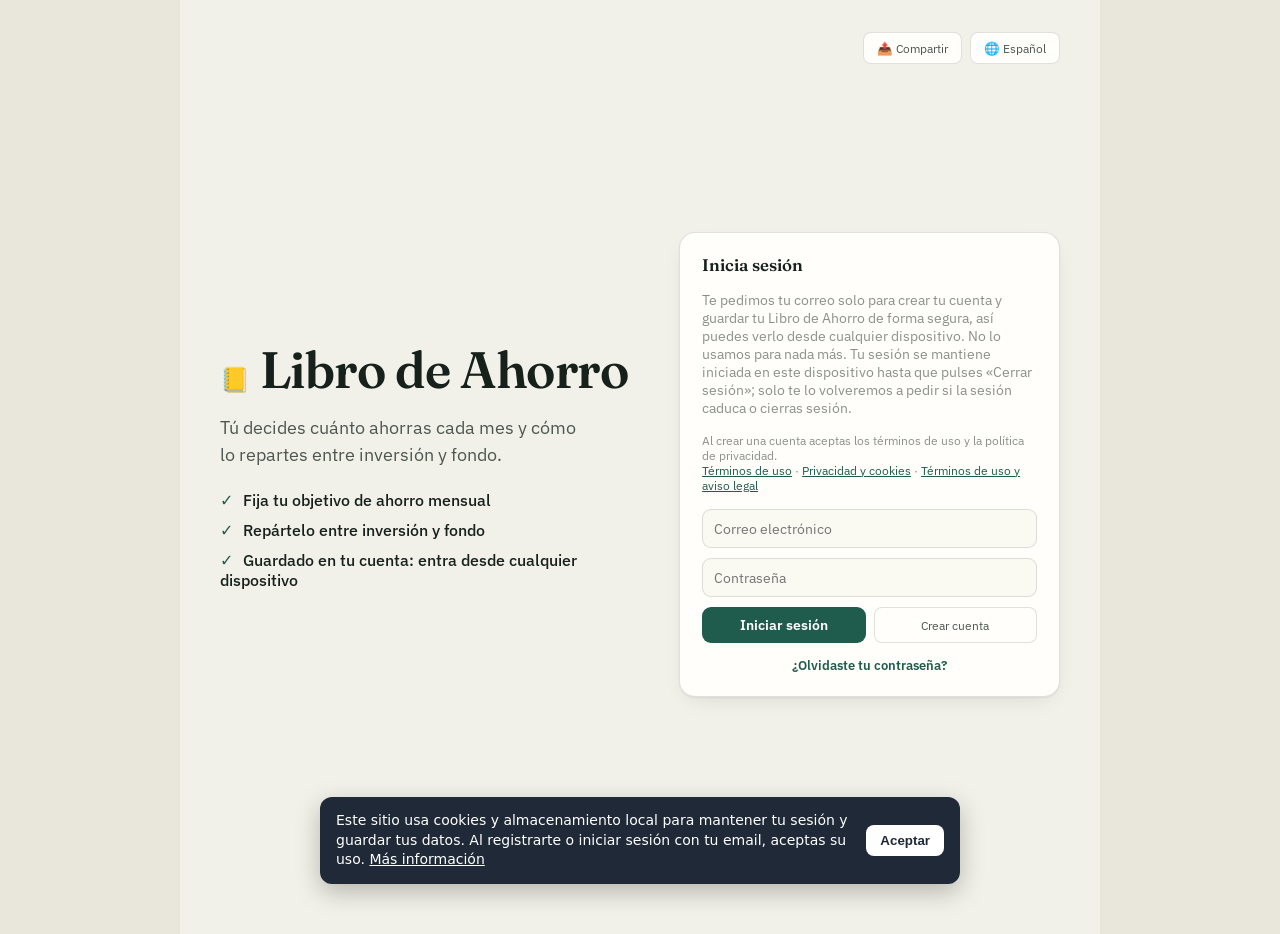
==== commit 3de9c8bd: "Enhance index.html with new styles and structure Added styling for new elements and improved layout " ====
--- a/index.html
+++ b/index.html
@@ -377,6 +377,38 @@
   .sim-result .lbl { font-size: 0.78rem; color: var(--ink-mute); }
   .sim-result b { font-size: 1.2rem; color: var(--ink); }
   .sim-result b.gain.up { color: var(--good); }
+  .cur-pick { display: inline-flex; align-items: center; gap: 6px; font-size: 0.78rem; color: var(--ink-mute); }
+  .cur-pick select { font-family: inherit; font-size: 0.8rem; padding: 5px 8px; border: 1px solid var(--line); border-radius: 8px; background: var(--surface-2); color: var(--ink); }
+  #informe { display: none; }
+  .informe-pick select { font-family: inherit; font-size: 0.95rem; padding: 8px 10px; border: 1px solid var(--line); border-radius: 9px; background: var(--surface-2); color: var(--ink); width: 100%; }
+  @media print {
+    @page { margin: 16mm; }
+    body { background: #fff !important; }
+    body > *:not(#informe) { display: none !important; }
+    #informe { display: block !important; color: #16211c; font-size: 11pt; }
+    #informe h1 { font-size: 20pt; margin: 0 0 2pt; }
+    #informe h2 { font-size: 13pt; margin: 18pt 0 6pt; border-bottom: 1px solid #ccc; padding-bottom: 3pt; }
+    #informe .inf-sub { color: #555; margin: 0 0 12pt; }
+    #informe .inf-kpis { display: grid; grid-template-columns: repeat(3, 1fr); gap: 8pt; }
+    #informe .inf-kpis div { border: 1px solid #ddd; border-radius: 6pt; padding: 6pt 8pt; }
+    #informe .inf-kpis span { display: block; color: #555; font-size: 9pt; }
+    #informe .inf-kpis b { font-size: 14pt; }
+    #informe table { width: 100%; border-collapse: collapse; }
+    #informe th, #informe td { text-align: left; padding: 4pt 6pt; border-bottom: 1px solid #e5e5e5; }
+    #informe td.n, #informe th.n { text-align: right; font-variant-numeric: tabular-nums; }
+    #informe tfoot td { font-weight: 700; border-top: 1px solid #999; }
+    #informe .inf-foot { margin-top: 18pt; color: #777; font-size: 8.5pt; }
+    #informe h2 { break-after: avoid; page-break-after: avoid; }
+    #informe tr, #informe .inf-kpis div { break-inside: avoid; }
+  }
+  .pareja-box { display: flex; flex-direction: column; gap: 10px; font-size: 0.86rem; }
+  .pareja-box p { margin: 0; color: var(--ink-soft); line-height: 1.5; }
+  .pareja-row { display: flex; flex-wrap: wrap; gap: 8px; align-items: center; }
+  .pareja-row input { flex: 1 1 140px; min-width: 0; font-family: "IBM Plex Mono", monospace; text-transform: uppercase; font-size: 0.95rem; padding: 8px 10px; border: 1px solid var(--line); border-radius: 9px; background: var(--surface-2); color: var(--ink); }
+  .pareja-code { font-family: "IBM Plex Mono", monospace; font-size: 1.3rem; font-weight: 700; letter-spacing: 0.12em; color: var(--ink); background: var(--surface-2); border: 1px dashed var(--line); border-radius: 10px; padding: 6px 12px; }
+  .pareja-btn { font-family: inherit; font-size: 0.85rem; font-weight: 600; padding: 9px 14px; border: none; border-radius: 9px; background: var(--accent); color: var(--accent-ink); cursor: pointer; }
+  .pareja-or { font-size: 0.75rem; color: var(--ink-mute); text-transform: uppercase; letter-spacing: 0.08em; }
+  .modo-pill { display: inline-block; font-size: 0.7rem; font-weight: 600; padding: 2px 8px; border-radius: 999px; background: var(--accent-soft); color: var(--accent); }
   .renta-total:empty { display: none; }
   .renta-total { border-bottom: 0; border-top: 1px solid var(--line); margin-top: 4px; padding-top: 10px; }
   .renta-total .gain { font-size: 0.9rem; }
@@ -454,6 +486,7 @@
       <div class="theme-note"><span class="sync-dot" id="syncDot"></span><span id="syncLabel">cargando…</span></div>
       <div id="accountBar" style="margin-top:6px;font-size:0.75rem;color:var(--ink-mute);display:flex;gap:8px;align-items:center;justify-content:flex-end" hidden>
         <span id="accountEmail"></span>
+        <span class="modo-pill" id="modoPill" hidden>libro compartido</span>
         <button type="button" id="signOutBtn" class="ghost-btn" style="padding:2px 8px;font-size:0.7rem">Cerrar sesión</button>
       </div>
     </div>
@@ -614,7 +647,7 @@
         <h3>Saldo en la cuenta</h3>
         <div class="val-row">
           <span class="name">Dinero en tu cuenta ahora</span>
-          <span class="val-input">€ <input type="number" id="saldoInput" min="0" step="0.01" placeholder="0"></span>
+          <span class="val-input"><span class="cur">€</span> <input type="number" id="saldoInput" min="0" step="0.01" placeholder="0"></span>
         </div>
         <p class="money-hint">Escribe cuánto tienes ahora en el banco.</p>
       </div>
@@ -715,7 +748,7 @@
         <h3 class="metas-title">Meses de emergencia cubiertos</h3>
         <div class="cob-row">
           <label for="gastosInput">Tus gastos al mes</label>
-          <span class="val-input">€ <input type="number" id="gastosInput" min="0" step="10" placeholder="0"></span>
+          <span class="val-input"><span class="cur">€</span> <input type="number" id="gastosInput" min="0" step="10" placeholder="0"></span>
           <label for="mesesMetaInput">Meta</label>
           <span class="val-input"><input type="number" id="mesesMetaInput" min="1" max="24" step="1" value="6"> meses</span>
         </div>
@@ -764,8 +797,8 @@
         <span class="card-target num" id="simHeadLabel"></span>
       </div>
       <div class="sim-inputs">
-        <label class="sim-field"><span>Empiezas con</span><span class="val-input">€ <input type="number" id="simInicial" min="0" step="100"></span></label>
-        <label class="sim-field"><span>Inviertes al mes</span><span class="val-input">€ <input type="number" id="simAporte" min="0" step="10"></span></label>
+        <label class="sim-field"><span>Empiezas con</span><span class="val-input"><span class="cur">€</span> <input type="number" id="simInicial" min="0" step="100"></span></label>
+        <label class="sim-field"><span>Inviertes al mes</span><span class="val-input"><span class="cur">€</span> <input type="number" id="simAporte" min="0" step="10"></span></label>
         <label class="sim-field"><span>Rentabilidad al año</span><span class="val-input"><input type="number" id="simRent" min="0" max="30" step="0.5"> %</span></label>
         <label class="sim-field"><span>Durante</span><span class="val-input"><input type="number" id="simAnos" min="1" max="60" step="1"> años</span></label>
       </div>
@@ -776,6 +809,16 @@
       </div>
       <div class="chart-wrap"><svg class="trend" id="simChart" viewBox="0 0 800 220" style="width:100%;height:auto;display:block"></svg></div>
       <p class="money-hint">Es una estimación: supone la misma rentabilidad todos los años, sin comisiones ni impuestos. La rentabilidad real sube y baja.</p>
+    </div>
+
+    <!-- LIBRO EN PAREJA -->
+    <div class="card wide fold collapsed" id="parejaCard">
+      <div class="card-head fold-head" role="button" tabindex="0" aria-expanded="false">
+        <h2><span class="fold-arrow" aria-hidden="true">▸</span>Libro en pareja</h2>
+        <span class="card-target" id="parejaHead"></span>
+      </div>
+      <div id="parejaBody"></div>
+      <div id="parejaMsg" class="limit-msg" hidden></div>
     </div>
 
     <!-- GRÁFICOS -->
@@ -828,6 +871,21 @@
   <footer class="foot">
     <p class="foot-note">Tus datos se guardan en tu cuenta. Usa «Exportar copia» para descargar una copia de seguridad en cualquier momento (o para pasarlos a otro dispositivo con «Importar copia»).</p>
     <div class="foot-actions">
+      <label class="cur-pick" for="monedaSel">Moneda
+        <select id="monedaSel">
+          <option value="EUR">€ Euro</option>
+          <option value="USD">US$ Dólar</option>
+          <option value="GBP">£ Libra</option>
+          <option value="CHF">CHF Franco suizo</option>
+          <option value="MXN">MX$ Peso mexicano</option>
+          <option value="ARS">AR$ Peso argentino</option>
+          <option value="COP">COL$ Peso colombiano</option>
+          <option value="CLP">CLP$ Peso chileno</option>
+          <option value="PEN">S/ Sol peruano</option>
+          <option value="BRL">R$ Real brasileño</option>
+        </select>
+      </label>
+      <button class="ghost-btn" id="informeBtn">Informe anual (PDF)</button>
       <button class="ghost-btn" id="exportCsvBtn">Exportar a Excel</button>
       <button class="ghost-btn" id="exportBtn">Exportar copia</button>
       <button class="ghost-btn" id="importBtn">Importar copia</button>
@@ -841,6 +899,19 @@
 </div>
 
 <div class="tip" id="tip"></div>
+
+<div id="informeBack" class="modal-back" hidden>
+  <div class="modal-box informe-pick" role="dialog" aria-modal="true" aria-labelledby="informeTitulo">
+    <p id="informeTitulo" class="modal-title">Informe anual</p>
+    <p class="modal-sub">Elige el año. Se abrirá la ventana de imprimir: elige «Guardar como PDF».</p>
+    <select id="informeAno"></select>
+    <div class="modal-actions">
+      <button type="button" class="ghost-btn" id="informeCancel">Cancelar</button>
+      <button type="button" class="plan-btn" id="informeGo" style="flex:0 0 auto">Crear informe</button>
+    </div>
+  </div>
+</div>
+<section id="informe" aria-hidden="true"></section>
 
 <script src="supabase.min.js"></script>
 <script src="app.js"></script>
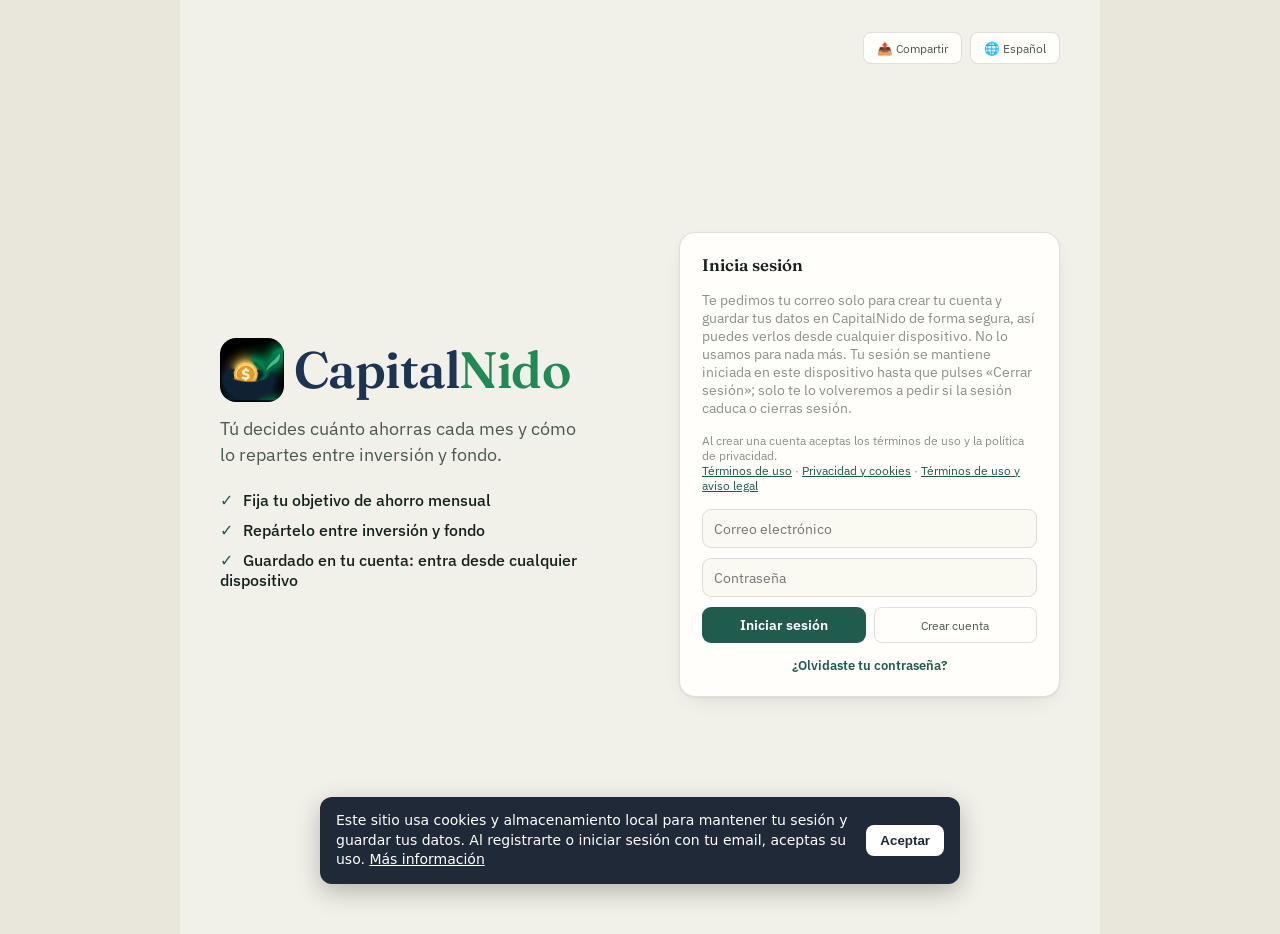
==== commit 0786bd9f: "Cambiar el nombre a CapitalNido y añadir el logo" ====
--- a/index.html
+++ b/index.html
@@ -3,10 +3,12 @@
 <head>
 <meta charset="utf-8">
 <meta name="viewport" content="width=device-width, initial-scale=1">
-<meta http-equiv="Content-Security-Policy" content="default-src 'self'; script-src 'self'; style-src 'self' 'unsafe-inline'; img-src 'self' data:; font-src 'self' data:; connect-src 'self' https://nhhskvauwdudhojjvodi.supabase.co wss://nhhskvauwdudhojjvodi.supabase.co; manifest-src 'self'; worker-src 'self'; object-src 'none'; base-uri 'self'; form-action 'self'">
+<meta http-equiv="Content-Security-Policy" content="default-src 'self'; script-src 'self'; style-src 'self' 'unsafe-inline'; img-src 'self' data:; font-src 'self' data:; connect-src 'self' https://identitytoolkit.googleapis.com https://securetoken.googleapis.com https://firestore.googleapis.com https://nhhskvauwdudhojjvodi.supabase.co; manifest-src 'self'; worker-src 'self'; object-src 'none'; base-uri 'self'; form-action 'self'">
 <meta name="referrer" content="strict-origin-when-cross-origin">
 <style>:root{color-scheme:light}body{margin:0;padding:0}img{max-width:100%}[hidden]{display:none !important}</style>
-<title>Libro de Ahorro</title>
+<title>CapitalNido</title>
+<meta name="application-name" content="CapitalNido">
+<meta name="apple-mobile-web-app-title" content="CapitalNido">
 <meta name="description" content="Seguimiento de ahorro mensual: reparto entre inversión y fondo de emergencia.">
 <meta name="theme-color" content="#1f5c4d">
 <link rel="manifest" href="manifest.webmanifest">
@@ -177,9 +179,11 @@
     margin-bottom: 28px;
     flex-wrap: wrap;
   }
-  .brand { display: flex; align-items: baseline; gap: 10px; }
+  .brand { display: flex; align-items: center; gap: 10px; }
   .brand h1 { font-size: 1.5rem; letter-spacing: -0.01em; }
-  .brand .mark { font-size: 1.5rem; }
+  .brand .mark { width: 40px; height: 40px; border-radius: 10px; align-self: center; flex: none; }
+  .auth-hero .brand .mark { width: 64px; height: 64px; border-radius: 16px; }
+  .brand .cn-a { color: #1d3352; } .brand .cn-b { color: #1f8a57; }
   .top-sub { color: var(--ink-mute); font-size: 0.85rem; margin: 4px 0 0; }
   .theme-note { font-size: 0.75rem; color: var(--ink-mute); text-align: right; max-width: 240px; line-height: 1.4; }
   .sync-dot { display:inline-block; width:7px; height:7px; border-radius:50%; margin-right:5px; background: var(--ink-mute); }
@@ -344,7 +348,12 @@
     display: flex; justify-content: space-between; align-items: center; flex-wrap: wrap; gap: 10px;
   }
   .foot-note { font-size: 0.75rem; color: var(--ink-mute); max-width: 480px; line-height: 1.5; }
-  .foot-actions { display: flex; gap: 8px; }
+  .foot-actions { display: flex; flex-wrap: wrap; gap: 8px; max-width: 100%; }
+  @media (max-width: 600px) {
+    .foot-actions { width: 100%; display: grid; grid-template-columns: 1fr 1fr; }
+    .foot-actions .cur-pick { grid-column: 1 / -1; }
+    .foot-actions .ghost-btn { width: 100%; white-space: normal; padding: 9px 8px; }
+  }
   .ghost-btn {
     font-family: inherit; font-size: 0.78rem; padding: 7px 13px; border-radius: 8px;
     border: 1px solid var(--line); background: var(--surface); color: var(--ink-soft); cursor: pointer;
@@ -479,7 +488,7 @@
 
   <header class="top">
     <div>
-      <div class="brand"><span class="mark">📒</span><h1>Libro de Ahorro</h1></div>
+      <div class="brand"><img class="mark" src="logo.png" alt="" width="40" height="40"><h1><span class="cn-a">Capital</span><span class="cn-b">Nido</span></h1></div>
       <p class="top-sub" id="topSub">Tú decides cuánto ahorras cada mes y cómo lo repartes.</p>
     </div>
     <div style="text-align:right">
@@ -494,7 +503,7 @@
 
   <div id="authGate" class="auth-cover" hidden>
     <div class="auth-hero">
-      <div class="brand"><span class="mark">📒</span><h1>Libro de Ahorro</h1></div>
+      <div class="brand"><img class="mark" src="logo.png" alt="" width="40" height="40"><h1><span class="cn-a">Capital</span><span class="cn-b">Nido</span></h1></div>
       <p class="auth-lead">Tú decides cuánto ahorras cada mes y cómo lo repartes entre inversión y fondo.</p>
       <ul class="auth-points">
         <li>Fija tu objetivo de ahorro mensual</li>
@@ -506,7 +515,7 @@
     <div class="card-head">
       <h2 id="authHeading">Inicia sesión</h2>
     </div>
-    <p style="color:var(--ink-mute);font-size:0.85rem;margin:0">Te pedimos tu correo solo para crear tu cuenta y guardar tu Libro de Ahorro de forma segura, así puedes verlo desde cualquier dispositivo. No lo usamos para nada más. Tu sesión se mantiene iniciada en este dispositivo hasta que pulses «Cerrar sesión»; solo te lo volveremos a pedir si la sesión caduca o cierras sesión.</p>
+    <p style="color:var(--ink-mute);font-size:0.85rem;margin:0">Te pedimos tu correo solo para crear tu cuenta y guardar tus datos en CapitalNido de forma segura, así puedes verlos desde cualquier dispositivo. No lo usamos para nada más. Tu sesión se mantiene iniciada en este dispositivo hasta que pulses «Cerrar sesión»; solo te lo volveremos a pedir si la sesión caduca o cierras sesión.</p>
     <p style="font-size:0.75rem;margin:0;color:var(--ink-mute)">Al crear una cuenta aceptas los términos de uso y la política de privacidad.<br><a href="terminos.html" style="color:var(--accent)">Términos de uso</a> · <a href="privacidad.html" style="color:var(--accent)">Privacidad y cookies</a> · <a href="terminos.html" style="color:var(--accent)">Términos de uso y aviso legal</a></p>
     <form id="authForm" style="display:flex;flex-direction:column;gap:10px">
       <input type="email" id="authEmail" placeholder="Correo electrónico" autocomplete="email" required style="font-family:inherit;font-size:0.9rem;padding:9px 11px;border:1px solid var(--line);border-radius:9px;background:var(--surface-2);color:var(--ink)">
@@ -913,7 +922,7 @@
 </div>
 <section id="informe" aria-hidden="true"></section>
 
-<script src="supabase.min.js"></script>
+<script src="nube.js"></script>
 <script src="app.js"></script>
 <!-- Confirmación para eliminar -->
 <div id="confirmModal" class="modal-back" hidden>
